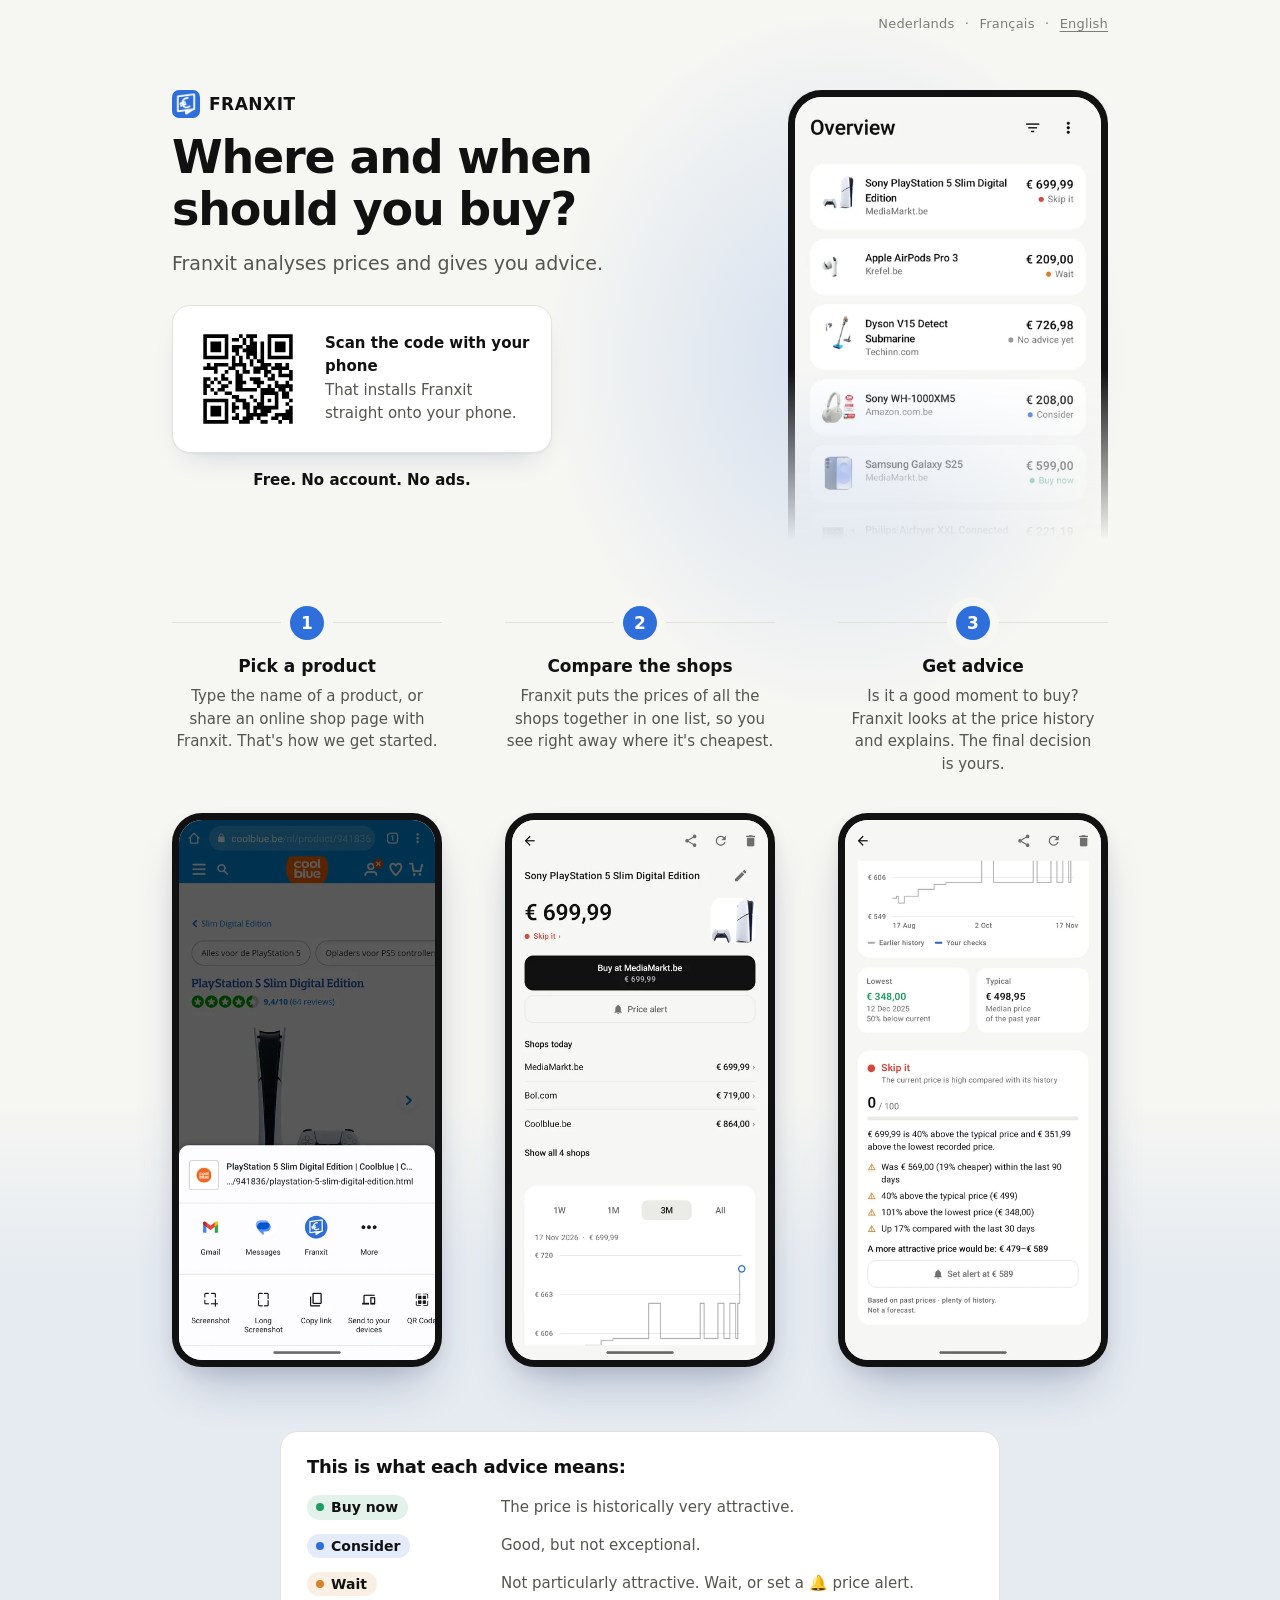
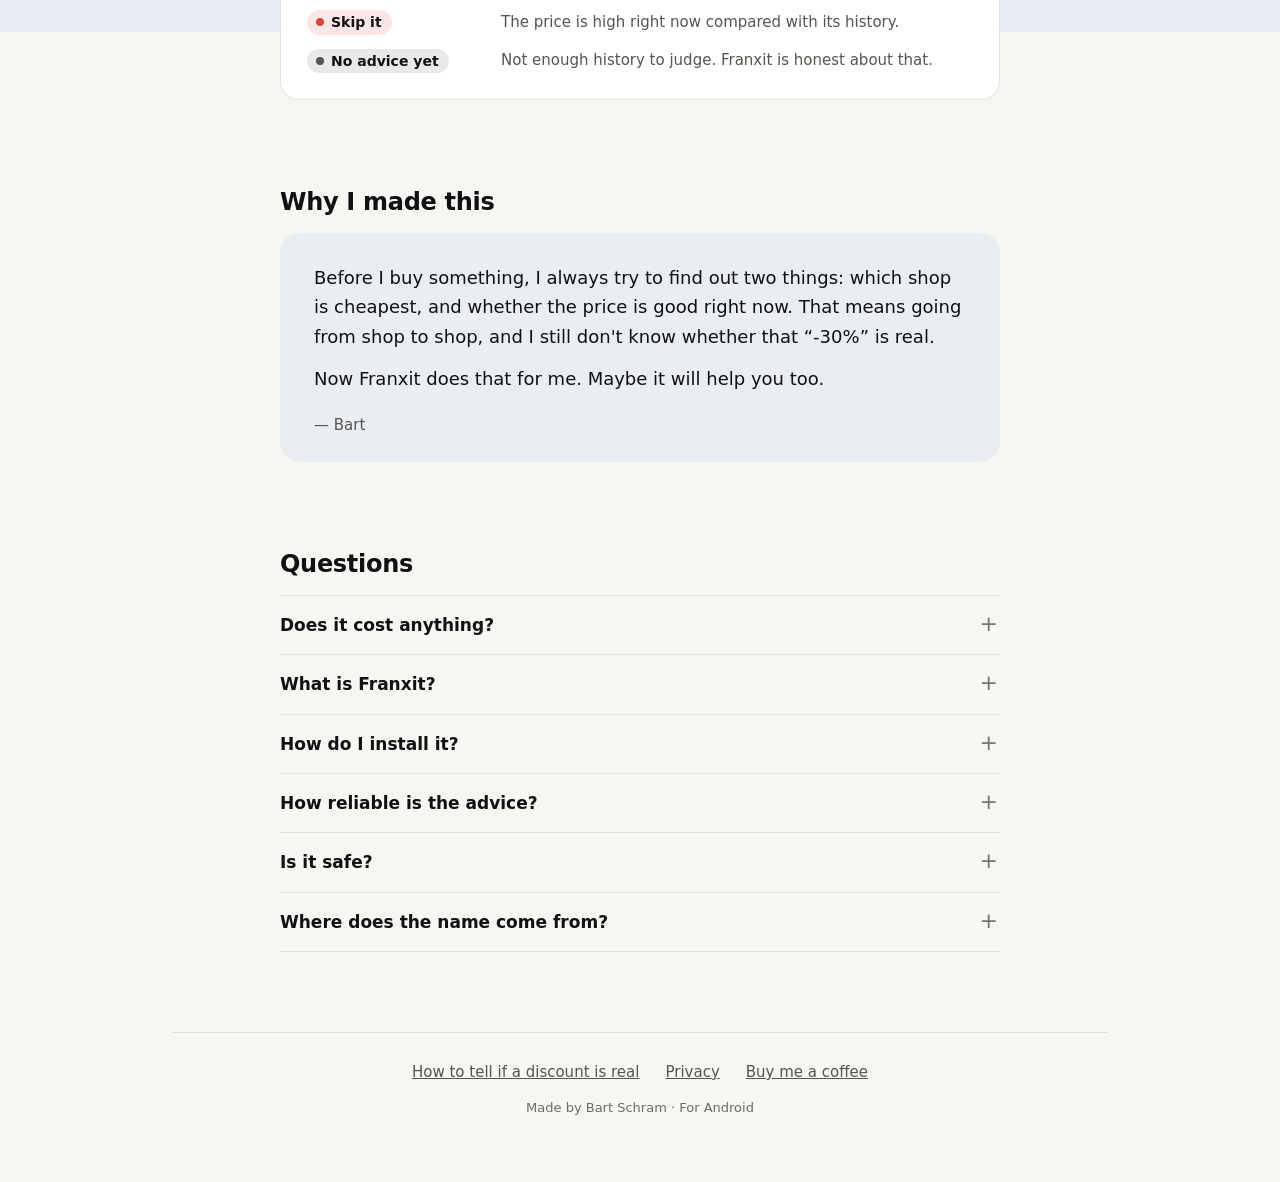
==== en/index.html @ c99025d2 "Footer: a quiet 'Buy me a coffee' link (nl/fr/en) Co-Authored-By: Claude Sonnet 5.5 <noreply@anthrop" ====
<!doctype html>
<html lang="en">
<head>
<meta charset="utf-8">
<meta name="viewport" content="width=device-width, initial-scale=1">
<title>Franxit – free Android app: where and when to buy?</title>
<meta name="description" content="Franxit analyses prices and gives you advice: where it's cheapest and whether now is the right moment. Free, for Android.">
<meta name="theme-color" content="#2f6fdb">
<meta property="og:type" content="website">
<meta property="og:url" content="https://franxit.be/en/">
<meta property="og:locale" content="en_GB">
<meta property="og:title" content="Franxit: where and when to buy?">
<meta property="og:description" content="Franxit analyses prices and gives you advice: where it's cheapest and whether now is the right moment. Free, for Android.">
<meta property="og:image" content="https://franxit.be/preview-en.png?v=3">
<meta property="og:image:width" content="1200">
<meta property="og:image:height" content="630">
<meta property="og:site_name" content="Franxit">
<meta property="og:image:alt" content="Franxit: where and when to buy?">
<meta name="twitter:card" content="summary_large_image">
<meta name="twitter:title" content="Franxit: where and when to buy?">
<meta name="twitter:description" content="Franxit analyses prices and gives you advice: where it's cheapest and whether now is the right moment. Free, for Android.">
<meta name="twitter:image" content="https://franxit.be/preview-en.png?v=3">
<link rel="canonical" href="https://franxit.be/en/">
<meta name="robots" content="index,follow,max-snippet:-1,max-image-preview:large,max-video-preview:-1">
<script type="application/ld+json">{"@context": "https://schema.org", "@type": "SoftwareApplication", "name": "Franxit", "url": "https://franxit.be/en/", "inLanguage": "en", "applicationCategory": "ShoppingApplication", "operatingSystem": "Android 8.0 or newer", "description": "Franxit analyses prices and gives you advice: where it's cheapest and whether now is the right moment. Free, for Android.", "image": "https://franxit.be/icon.png", "downloadUrl": "https://github.com/BartSchram93/franxit-download/releases/latest/download/franxit.apk", "offers": {"@type": "Offer", "price": "0", "priceCurrency": "EUR"}, "screenshot": ["https://franxit.be/screens/share.webp", "https://franxit.be/screens/en/overview.webp", "https://franxit.be/screens/en/advice.webp", "https://franxit.be/screens/en/details.webp"], "featureList": ["Pick a product", "Compare the shops", "Get advice", "Keep track"], "dateModified": "2026-11-18"}</script>
<script type="application/ld+json">{"@context": "https://schema.org", "@type": "WebSite", "name": "Franxit", "url": "https://franxit.be/", "inLanguage": "en"}</script>
<script type="application/ld+json">{"@context": "https://schema.org", "@type": "FAQPage", "inLanguage": "en", "mainEntity": [{"@type": "Question", "name": "Does it cost anything?", "acceptedAnswer": {"@type": "Answer", "text": "No. No subscription and no ads. For extra shops through Google Shopping, you make a free account at SerpApi yourself."}}, {"@type": "Question", "name": "What is Franxit?", "acceptedAnswer": {"@type": "Answer", "text": "Franxit is a free Android app for anyone about to buy something. You pick a product. Franxit finds the cheapest shop, checks whether the price is good right now and gives advice, like “buy now” or “wait”. No account and no ads."}}, {"@type": "Question", "name": "How do I install it?", "acceptedAnswer": {"@type": "Answer", "text": "Franxit doesn't work on iPhone yet, only on Android. It isn't on the Play Store, so Android asks for permission first. 1. Tap the download button. Does your browser warn you? Choose Download anyway. 2. Open franxit.apk. Android asks for permission. Tap Settings, switch it on and go back. 3. Tap Install. Does Play Protect warn you? Choose More details, then Install anyway."}}, {"@type": "Question", "name": "How reliable is the advice?", "acceptedAnswer": {"@type": "Answer", "text": "As reliable as the price history. If a product has too little history, Franxit says “No advice yet” instead of guessing. The advice rests on what has already happened, not on a prediction."}}, {"@type": "Question", "name": "Is it safe?", "acceptedAnswer": {"@type": "Answer", "text": "Franxit only asks for internet access and notifications. There's no account and your products stay on your phone. Franxit measures anonymously how the app is used, never which products you follow. The full story is here.The warning when installing appears because the app isn't on the Play Store."}}, {"@type": "Question", "name": "Where does the name come from?", "acceptedAnswer": {"@type": "Answer", "text": "From the Belgian franc and the English “sit”. Sitting on your money until it's worth it."}}]}</script>
<link rel="alternate" hreflang="nl" href="https://franxit.be/">
<link rel="alternate" hreflang="fr" href="https://franxit.be/fr/">
<link rel="alternate" hreflang="en" href="https://franxit.be/en/">
<link rel="alternate" hreflang="x-default" href="https://franxit.be/">
<link rel="icon" href="/favicon.ico" sizes="48x48">
<link rel="icon" type="image/png" href="../icon.png" sizes="256x256">
<link rel="apple-touch-icon" href="../icon.png">
<script>(function(){var u=navigator.userAgent||"",d=document.documentElement;d.className=/iPhone|iPad|iPod/.test(u)||(/Macintosh/.test(u)&&navigator.maxTouchPoints>1)?"ios":/Android/.test(u)?"android":"desktop";})();</script>
<style>
  :root {
    --bg: #f6f6f3; --card: #ffffff; --ink: #111111; --muted: #5d5d58; --line: #e2e2dc;
    --blue: #2f6fdb; --on-blue: #ffffff; --green: #1f9d61; --orange: #d9822b; --red: #d9483b;
    --track: #e6e6e0;
  }
  @media (prefers-color-scheme: dark) {
    :root { --bg: #0f0f10; --card: #1a1a1c; --ink: #f2f2ee; --muted: #a2a29c; --line: #2c2c2f; --track: #2e2e31; }
  }
  * { box-sizing: border-box; }
  /* No lonely words at the end of a line: short texts are balanced, longer ones kept even. */
  h1, h2, .lead, .sub, .note, .calm, .source, figcaption, .feature strong, .advice .what, summary { text-wrap: balance; }
  p, li, .feature p, details p, .advice p { text-wrap: pretty; }
  html { scroll-behavior: smooth; }
  body { margin: 0; background: var(--bg); color: var(--ink); font: 17px/1.55 system-ui, -apple-system, "Segoe UI", Roboto, sans-serif; }
  main { max-width: 1200px; margin: 0 auto; padding: 0 22px 64px; }
  .narrow { max-width: none; }
  a { color: var(--blue); }

  .hero { padding: 36px 0 8px; text-align: center; }
  .hero-shot { margin: 34px auto 0; width: 230px; height: 300px; overflow: hidden; -webkit-mask-image: linear-gradient(#000 70%, transparent); mask-image: linear-gradient(#000 70%, transparent); }
  .hero-shot img { display: block; width: 100%; height: auto; border: 7px solid #111; border-radius: 34px; box-shadow: 0 8px 24px rgba(0,0,0,.14); background: var(--card); }
  @media (min-width: 900px) {
    .hero { display: grid; grid-template-columns: 1fr 340px; gap: 96px; align-items: center; text-align: left; padding: 40px 0 0; }
    .hero-shot { margin: 0; width: 380px; height: 590px; overflow: hidden; -webkit-mask-image: linear-gradient(#000 80%, transparent); mask-image: linear-gradient(#000 80%, transparent); }
    .hero .lead { margin-left: 0; }
    h1 { font-size: 56px; }
    .lead { font-size: 21px; }
    h2 { margin-top: 96px; font-size: 28px; }
    .desktop .qr { max-width: 520px; }
    .qr img { width: 160px; height: 160px; }
    .hero .calm, .hero .source { max-width: 520px; }
    .desktop .copy { display: block; width: 100%; max-width: 440px; text-align: center; }
    .desktop .qr, .calm, .source { margin-left: 0; margin-right: 0; text-align: left; }
    .desktop .hero .qr { margin: 0 0 14px; }
    .hero .calm, .hero .source { margin-left: 0; margin-right: 0; max-width: 440px; text-align: center; }
  }
  .logo { width: 84px; height: 84px; border-radius: 21px; display: block; margin: 0 auto 18px; box-shadow: 0 6px 20px rgba(47,111,219,.28); }
  .brand { display: flex; align-items: center; justify-content: center; gap: 9px; font-weight: 700; letter-spacing: .5px; color: var(--ink); margin: 0 0 14px; }
  .brand img { width: 28px; height: 28px; border-radius: 7px; }
  @media (min-width: 900px) { .brand { justify-content: flex-start; } }
  h1 { font-size: 36px; line-height: 1.12; margin: 0 0 14px; letter-spacing: -0.6px; }
  .lead { color: var(--muted); font-size: 19px; margin: 0 auto 26px; max-width: 540px; }
  .get { display: block; max-width: 440px; margin: 0 auto; text-align: left; text-decoration: none; color: var(--ink); background: var(--card); border: 1px solid var(--line); border-radius: 18px; padding: 16px; }
  .get-top { display: flex; align-items: center; gap: 14px; }
  .get-icon { width: 52px; height: 52px; border-radius: 13px; flex: none; }
  .get-text strong { display: block; font-size: 18px; line-height: 1.25; }
  .get-text small { display: block; color: var(--muted); font-size: 14px; line-height: 1.4; margin-top: 3px; }
  .get-text small span { display: block; white-space: nowrap; }
  .get-text small #meta:empty, .get-text small #meta:not(.on) { display: none; }
  .get-go { display: block; margin-top: 14px; text-align: center; background: var(--blue); color: var(--on-blue); font-weight: 600; font-size: 17px; padding: 12px; border-radius: 12px; }
  .get:hover .get-go { filter: brightness(1.06); }
  .source { color: var(--muted); font-size: 14px; text-align: center; margin: 6px auto 0; max-width: 440px; }
  .version { color: var(--muted); font-size: 14px; text-align: center; margin: 10px 0 0; min-height: 1.4em; }
  .calm { color: var(--ink); font-size: 15px; font-weight: 600; text-align: center; margin: 16px auto 0; max-width: 420px; }

  .ios-note, .qr { display: none; }
  .ios .ios-note { display: block; max-width: 440px; margin: 0 auto 14px; background: var(--card); border: 1px solid var(--line); border-radius: 14px; padding: 12px 16px; font-size: 15px; color: var(--muted); text-align: left; }
  .ios .get, .ios .source { display: none; }
  .desktop .qr { display: flex; align-items: center; gap: 16px; max-width: 440px; margin: 0 auto 14px; text-align: left; color: var(--muted); font-size: 15px; background: var(--card); border: 1px solid var(--line); border-radius: 18px; padding: 14px 16px; }
  .qr strong { color: var(--ink); }
  .qr img { width: 124px; height: 124px; flex: none; background: #fff; image-rendering: pixelated; }
.steps { list-style: none; padding: 0; margin: 20px 0 0; display: grid; gap: 20px; counter-reset: s; }
  .steps li { counter-increment: s; display: grid; grid-template-columns: 34px 1fr; gap: 14px; align-items: start; margin: 0; }
  .steps li::before { content: counter(s); width: 34px; height: 34px; border-radius: 50%; background: var(--blue); color: var(--on-blue); font-weight: 700; display: grid; place-items: center; }
  @media (min-width: 900px) { .steps { grid-template-columns: repeat(3, 1fr); gap: 32px; } .steps li { grid-template-columns: 1fr; gap: 12px; align-content: start; } }
    .steps strong { display: block; }
  a:focus-visible, summary:focus-visible { outline: 3px solid var(--blue); outline-offset: 3px; border-radius: 6px; }
  .steps span { color: var(--muted); font-size: 15px; }
  .dl2 { display: block; max-width: 440px; margin: 16px auto 0; text-align: center; background: var(--blue); color: var(--on-blue); font-weight: 600; padding: 12px; border-radius: 12px; text-decoration: none; }
  .ios .dl2, .desktop .dl2, .desktop .get, .desktop .source { display: none; }
  .share { display: inline-block; margin-top: 10px; }

  h2 { font-size: 24px; line-height: 1.2; margin: 64px 0 8px; letter-spacing: -0.3px; }
  .sub { color: var(--muted); margin: 0 0 20px; }
  .note { color: var(--muted); font-size: 14px; margin: 12px 0 0; }

  /* The advice card, as the app shows it */
  .advice { background: var(--card); border: 1px solid var(--line); border-radius: 20px; padding: 18px 20px; }
  .advice .head { display: flex; align-items: flex-start; gap: 10px; }
  .advice .dot { flex: none; width: 10px; height: 10px; border-radius: 50%; background: var(--green); margin-top: 9px; }
  .advice .title { font-size: 21px; font-weight: 600; color: var(--green); line-height: 1.3; }
  .advice .what { color: var(--muted); font-size: 14px; margin-top: 1px; }
  .bar { margin: 14px 0 12px; height: 8px; border-radius: 6px; background: var(--track); overflow: hidden; }
  .bar span { display: block; height: 100%; width: 82%; background: var(--green); border-radius: 6px; }
  .advice p { margin: 0 0 10px; font-size: 16px; }
  .reasons { list-style: none; padding: 0; margin: 0 0 12px; }
  .reasons li { position: relative; padding-left: 22px; margin: 0 0 6px; font-size: 15px; }
  .reasons li::before { content: "+"; position: absolute; left: 4px; top: 0; font-weight: 700; color: var(--green); }
  .advice .foot { color: var(--muted); font-size: 13px; margin: 0; }

  .shots { display: flex; gap: 14px; overflow-x: auto; scroll-snap-type: x mandatory; margin: 0 -22px; padding: 4px 22px 14px; scrollbar-width: none; }
  .shots::-webkit-scrollbar { display: none; }
  .phone { flex: 0 0 70%; scroll-snap-align: center; margin: 0; text-align: center; }
  .phone img { display: block; width: 100%; height: auto; border: 7px solid #111; border-radius: 30px; box-shadow: 0 8px 24px rgba(0,0,0,.14); background: var(--card); }
  .phone figcaption { color: var(--muted); font-size: 14px; margin-top: 10px; }
  .dots { display: flex; justify-content: center; gap: 7px; margin: 2px 0 0; }
  .dots span { width: 7px; height: 7px; border-radius: 50%; background: var(--line); }
  .dots span.on { background: var(--ink); }
  /* Tablet or a narrow window: two by two, nothing to scroll. On a computer all four in a row. */
  @media (min-width: 900px) { .shots { display: grid; grid-template-columns: 1fr 1fr; gap: 24px; overflow: visible; margin: 0; padding: 4px 0 14px; } .phone { flex: none; } .dots { display: none; } }
  @media (min-width: 900px) { .shots { grid-template-columns: repeat(3, minmax(0, 330px)); justify-content: space-between; } .phone { max-width: 330px; } }
    /* The advice names: the label with its dot, and its explanation under it. The same on every screen and in every language. */
  /* The five advice names as coloured labels, each with its explanation. The same on every screen and language. */
  .advice-h { margin: 36px 0 14px; font-weight: 700; font-size: 17px; }
  .legend { list-style: none; padding: 0; margin: 0; display: grid; gap: 12px; }
  .legend li { display: grid; grid-template-columns: 1fr; gap: 3px; margin: 0; font-size: 15px; line-height: 1.45; }
  .legend strong { justify-self: start; display: inline-flex; align-items: center; gap: 7px; padding: 2px 10px 2px 9px; border-radius: 999px; font-size: 14px; font-weight: 600; background: color-mix(in srgb, var(--c) 13%, transparent); }
  .legend i { flex: none; width: 8px; height: 8px; border-radius: 50%; background: var(--c); }
  .legend span { color: var(--muted); }
  @media (min-width: 900px) { .legend li { grid-template-columns: 170px 1fr; gap: 16px; align-items: center; } }

    .features { display: grid; gap: 28px 40px; grid-template-columns: 1fr; padding: 0; margin: 0; list-style: none; }
  @media (min-width: 560px) { .features { grid-template-columns: 1fr 1fr; } }
  @media (min-width: 900px) { .features { grid-template-columns: repeat(4, 1fr); } }
  .feature { margin: 0; padding-top: 14px; border-top: 1px solid var(--line); }
  .feature strong { display: block; font-size: 17px; margin-bottom: 4px; text-wrap: wrap; }
  .feature p { margin: 0; color: var(--muted); font-size: 15px; }

  /* The story: plain text, no panel. */
  .story p { font-size: 17px; line-height: 1.65; margin: 0 0 12px; }
  @media (min-width: 900px) { .story p { font-size: 18px; } }
  .signature { color: var(--muted); font-size: 15px !important; margin: 16px 0 0 !important; }
  .signature::before { content: "— "; }

    .card { background: var(--card); border: 1px solid var(--line); border-radius: 18px; padding: 18px 20px; }
  .card p { margin: 0 0 10px; } .card p:last-child { margin: 0; }
  ol { padding-left: 22px; margin: 0; } li { margin: 0 0 10px; }
  .small { color: var(--muted); font-size: 15px; }

  details { border-top: 1px solid var(--line); padding: 0; margin: 0; }
  details:last-of-type { border-bottom: 1px solid var(--line); }
  summary { cursor: pointer; font-weight: 600; padding: 16px 0; list-style: none; position: relative; padding-right: 28px; }
  summary::-webkit-details-marker { display: none; }
  summary::after { content: "+"; position: absolute; right: 2px; top: 11px; font-size: 22px; font-weight: 400; color: var(--muted); }
  details[open] summary::after { content: "–"; }
  details p { margin: 0 0 14px; color: var(--muted); }

  footer { margin-top: 56px; color: var(--muted); font-size: 14px; text-align: center; }
  footer p { margin: 0 0 6px; }
  footer a { color: var(--muted); }

  /* The language choice: there for whoever looks for it, not competing with the page. */
  .langs { text-align: right; font-size: 13px; padding-top: 6px; color: var(--muted); opacity: .75; letter-spacing: .2px; }
  .langs { margin-right: -6px; }
  .langs a { color: var(--muted); text-decoration: none; display: inline-block; padding: 8px 6px; }
  .langs a:hover { text-decoration: underline; opacity: 1; }
  .langs b { color: var(--muted); font-weight: 500; display: inline-block; padding: 8px 6px; text-decoration: underline; text-underline-offset: 3px; }

  /* On a computer the whole width is used: the blocks sit side by side instead of in one narrow column. */
  @media (min-width: 900px) {
    .legend { grid-template-columns: repeat(5, 1fr); gap: 28px; }
    .legend li { grid-template-columns: 1fr; gap: 8px; align-items: start; align-content: start; }
    .story { display: grid; grid-template-columns: 1.5fr 1fr; column-gap: 64px; padding: 34px 40px 30px 36px; }
    .story::before { left: 32px; }
    .story p { margin: 0; }
    .story p:first-of-type { grid-row: 1 / span 2; }
    .story p:nth-of-type(2) { padding-top: 14px; align-self: start; font-size: 22px; line-height: 1.5; }
    .story .signature { align-self: end; margin: 0 !important; }
    .install { padding: 26px 32px; }
    .install ol { display: grid; grid-template-columns: repeat(3, 1fr); gap: 36px; list-style: none; padding: 0; counter-reset: i; }
    .install ol li { counter-increment: i; margin: 0; }
    .install ol li::before { content: counter(i); display: grid; place-items: center; width: 30px; height: 30px; border-radius: 50%; background: var(--blue); color: var(--on-blue); font-weight: 700; margin-bottom: 10px; }
    .install .small { margin-top: 22px !important; }
    .faq { display: grid; grid-template-columns: 1fr 1fr; column-gap: 56px; align-items: start; }
    .faq details:last-of-type { border-bottom: 0; }
    .faq details:nth-last-of-type(-n+2) { border-bottom: 1px solid var(--line); }
  }

  @media (min-width: 900px) { footer { margin-top: 80px; padding-top: 28px; border-top: 1px solid var(--line); } }

  /* Each screen has its step on top. */
  .step { display: grid; grid-template-columns: 34px 1fr; gap: 14px; align-items: start; text-align: left; margin-bottom: 18px; }
  .step b { width: 34px; height: 34px; border-radius: 50%; background: var(--blue); color: var(--on-blue); display: grid; place-items: center; }
  .step strong { display: block; }
  .step span { color: var(--muted); font-size: 15px; display: block; }
  .phone figcaption { display: none; }
  .minor { font-size: 20px; }
  .copy, .closing { display: none; }
  .copy { font: inherit; font-size: 14px; color: var(--muted); background: none; border: 0; padding: 8px 0 0; cursor: pointer; text-decoration: underline; text-underline-offset: 3px; }
  .desktop .copy { display: inline-block; }
  .desktop .closing { display: block; }
  .closing { margin: 96px 0 0; padding: 44px 24px; border-radius: 24px; text-align: center; background: color-mix(in srgb, var(--blue) 9%, var(--bg)); }
  .closing h2 { margin: 0 0 22px; }
  .closing-qr { display: inline-flex; align-items: center; gap: 22px; text-align: left; color: var(--muted); font-size: 15px; background: var(--card); border: 1px solid var(--line); border-radius: 18px; padding: 16px 22px; }
  .closing-qr strong { color: var(--ink); }
  .closing-qr img { width: 140px; height: 140px; image-rendering: pixelated; background: #fff; }
  @media (min-width: 900px) {
    .hero { grid-template-columns: minmax(0, 1fr) 380px; gap: 64px; }
    .hero-shot { position: relative; }
    .step { min-height: 92px; }
    .minor { margin-top: 80px; }
  }

  @media (min-width: 900px) { .desktop .hero .qr { max-width: 440px; } .desktop .hero .qr img { width: 150px; height: 150px; flex: none; } }

  .story { padding: 0; }
  @media (min-width: 900px) {
    .story { display: block; max-width: 760px; }
    .story p, .story p:nth-of-type(2) { font-size: 18px; line-height: 1.65; padding: 0; margin: 0 0 12px; grid-row: auto; }
  }
  details p { margin: 0 0 12px; }
  .install-steps { margin: 0 0 12px; padding-left: 22px; color: var(--muted); }
  .install-steps li { margin: 0 0 8px; }
  .install-steps strong { color: var(--ink); }

  /* Phone: the cards line up on the left margin, only the next one peeks in (faded), nothing is cut off on the left. */
  @media (max-width: 899px) {
    .shots { gap: 24px; scroll-padding-left: 22px; -webkit-mask-image: linear-gradient(to right, #000 86%, transparent); mask-image: linear-gradient(to right, #000 86%, transparent); }
    .shots.end { -webkit-mask-image: none; mask-image: none; }
    .phone { flex: 0 0 76%; scroll-snap-align: start; }
  }

  /* Every step text box is as tall as the tallest one, so the screens below start on the same line. */
  .phone { display: flex; flex-direction: column; }
  .step { flex: 1 1 auto; align-content: start; }
  .phone img { flex: none; }

  /* The overview: in the carousel as the last card on phones and tablets, big in the hero on a computer. */
  .step.plain { grid-template-columns: 1fr; }
  @media (max-width: 899px) { .hero-shot { display: none; } }
  @media (min-width: 900px) { .phone.extra { display: none; } }

  .wide .shots { margin-top: 56px; }
  @media (min-width: 900px) { .wide .shots { margin-top: 72px; } }

  /* The step text sits under its screen. */
  .step { margin: 18px 0 0; flex: none; }
  .phone img { order: 0; }

  /* Finishing touches */
  :root { --muted: #55554f; }
  @media (prefers-color-scheme: dark) { :root { --muted: #a8a8a2; } }
  .advice-h { margin-top: 48px; font-size: 18px; }
  @media (min-width: 900px) {
    .step span, .legend span, details p, .install-steps { font-size: 16px; }
    .legend li { font-size: 16px; }
    .advice-h { margin-top: 72px; }
    .hero-copy { padding-bottom: 28px; }
    .story { columns: 2; column-gap: 56px; max-width: none; display: block; }
    .story p { break-inside: avoid; }
    .story .signature { column-span: all; margin-top: 8px !important; }
    footer { display: flex; flex-wrap: wrap; justify-content: center; gap: 0; }
    footer p { margin: 0; }
    footer p + p::before { content: "·"; margin: 0 12px; }
  }
  @media (min-width: 900px) {
    footer .share { margin-top: 0; }
    .story p:nth-of-type(2) { font-size: 22px; line-height: 1.5; }
  }

  /* Polish: depth, a soft glow behind the hero phone, and phones that still show up in dark mode. */
  :root { color-scheme: light dark; }
  ::selection { background: color-mix(in srgb, var(--blue) 25%, transparent); }
  .hero { position: relative; }
  .phone img, .hero-shot img { box-shadow: 0 28px 50px -18px rgba(22, 44, 96, .30), 0 6px 16px rgba(0, 0, 0, .07); }
  .qr, .get, .ios .ios-note { box-shadow: 0 1px 2px rgba(0, 0, 0, .04), 0 14px 30px -18px rgba(22, 44, 96, .25); }
  .step b { box-shadow: 0 0 0 5px color-mix(in srgb, var(--blue) 14%, transparent); }
  @media (min-width: 900px) {
    .hero::before { content: ""; position: absolute; right: -20px; top: -30px; width: 580px; height: 700px; z-index: -1; pointer-events: none;
      background: radial-gradient(closest-side, color-mix(in srgb, var(--blue) 17%, transparent), transparent); }
    h1 { letter-spacing: -1.2px; }
    .hero-shot { -webkit-mask-image: linear-gradient(#000 62%, transparent); mask-image: linear-gradient(#000 62%, transparent); }
  }
  @media (prefers-color-scheme: dark) {
    .phone img, .hero-shot img { border-color: #3a3a40; box-shadow: 0 28px 50px -18px rgba(0, 0, 0, .8), 0 0 0 1px #4a4a52; }
    .qr, .get { box-shadow: none; }
  }
  .qr img { border-radius: 10px; }

  /* Dark mode: no grey fade on the hero phone, a clean rounded cut instead. */
  @media (prefers-color-scheme: dark) and (min-width: 900px) {
    .hero-shot { -webkit-mask-image: none; mask-image: none; border-radius: 36px; box-shadow: 0 0 0 1px #4a4a52, 0 28px 50px -18px rgba(0,0,0,.8); }
    .hero-shot img { box-shadow: none; border-bottom: 0; border-radius: 36px 36px 0 0; }
  }
  @media (min-width: 900px) { .story p:nth-of-type(2) { font-size: 18px; line-height: 1.65; } }
  .step { margin-top: 34px; }

  /* Steps: above their screen on tablet and computer; on a phone one shared caption under the carousel follows the screen in view. */
  .step { margin: 0 0 24px; flex: 1 1 auto; }
  .live { display: none; }
  @media (max-width: 899px) {
    .phone .step { display: none; }
    .phone { flex: 0 0 66%; }
    .live { display: block; margin-top: 18px; min-height: 96px; }
    .live .live-step { display: none; margin: 0; }
    .live .live-step.on { display: grid; }
  }
  @media (max-width: 899px) { .shots { padding-bottom: 36px; margin-bottom: -22px; } }

  @media (max-width: 899px) { .live { min-height: 128px; } }
  @media (max-width: 899px) { .dots { margin-top: 18px; } }
  /* Phone: the chosen screen snaps to the middle, a sliver of its neighbours on both sides. */
  @media (max-width: 899px) {
    .shots { padding-left: 17vw; padding-right: 17vw; scroll-padding: 0; gap: 20px;
      -webkit-mask-image: linear-gradient(to right, transparent, #000 9%, #000 91%, transparent); mask-image: linear-gradient(to right, transparent, #000 9%, #000 91%, transparent); }
    .shots.end { -webkit-mask-image: linear-gradient(to right, transparent, #000 9%, #000 91%, transparent); mask-image: linear-gradient(to right, transparent, #000 9%, #000 91%, transparent); }
    .phone { flex: 0 0 66vw; scroll-snap-align: center; }
  }
  /* Phone: tighter rhythm between the blocks, and the shared caption is only as tall as its longest step. */
  @media (max-width: 899px) {
    .live { display: grid; min-height: 0; margin-top: 10px; }
    .live .live-step, .live .live-step.on { display: grid; grid-area: 1 / 1; visibility: hidden; }
    .live .live-step.on { visibility: visible; }
    .wide .shots { margin-top: 36px; }
    .advice-h { margin-top: 36px; }
    h2 { margin-top: 44px; }
    .dots { margin-top: 14px; }
    footer { margin-top: 40px; }
  }

  /* Desktop: a narrower, centred column. The FAQ, story and legend stack instead of sitting side by side. */
  @media (min-width: 900px) {
    main { max-width: 980px; }
    .hero { grid-template-columns: minmax(0, 1fr) 320px; gap: 56px; }
    .hero-shot { width: 320px; height: 500px; }
    h1 { font-size: 46px; }
    .shots { grid-template-columns: repeat(3, minmax(0, 270px)); }
    .phone { max-width: 270px; }
    .narrow { max-width: 720px; margin-left: auto; margin-right: auto; }
    .legend { grid-template-columns: 1fr; gap: 14px; max-width: 720px; margin-left: auto; margin-right: auto; }
    .advice-h { max-width: 720px; margin-left: auto; margin-right: auto; }
    .legend li { grid-template-columns: 190px 1fr; gap: 18px; align-items: center; }
    .story { columns: 1; max-width: none; }
    .story p, .story p:nth-of-type(2) { font-size: 18px; }
    .faq { grid-template-columns: 1fr; }
    .faq details:nth-last-of-type(-n+2) { border-bottom: 0; }
    .faq details:last-of-type { border-bottom: 1px solid var(--line); }
  }

  .sr-only { position: absolute; width: 1px; height: 1px; margin: -1px; padding: 0; overflow: hidden; clip: rect(0 0 0 0); white-space: nowrap; border: 0; }

  /* Desktop and tablet: each step is anchored to its screen, same width, with a thin rule on top; less air above. */
  @media (min-width: 900px) {
    .phone .step { width: 100%; padding-top: 16px; border-top: 1px solid var(--line); margin-bottom: 20px; align-content: start; }
    .step b { box-shadow: none; }
    .wide .shots { margin-top: 48px; }
  }

  /* Footer: the links on one line, the small print under it. */
  footer, footer p { display: block; }
  footer .foot-links { display: flex; flex-wrap: wrap; justify-content: center; gap: 8px 26px; margin: 0 0 14px; font-size: 15px; }
  footer .foot-links a { margin: 0; white-space: nowrap; }
  footer .foot-meta { margin: 0; font-size: 13px; opacity: .85; }
  footer p + p::before { content: none; }
  @media (max-width: 899px) { footer .foot-links { flex-direction: column; align-items: center; gap: 10px; } }

  @media (max-width: 899px) { .dots { margin-top: 4px; } .live { margin-top: 28px; } }
  @media (max-width: 899px) { .shots { padding-bottom: 72px; margin-bottom: -58px; } }

  /* Last refinements: fewer questions, the legend as a quiet card on desktop, the story as a soft panel, the date on its own line. */
  .story { background: color-mix(in srgb, var(--blue) 6%, var(--bg)); border-radius: 20px; padding: 24px 24px 18px; }
  .story p:last-child { margin-bottom: 0; }
  #updated { display: block; margin-top: 4px; }
  @media (min-width: 900px) {
    .legend-card { max-width: none; margin: 72px 0 0; background: var(--card); border: 1px solid var(--line); border-radius: 18px; padding: 26px 30px 28px; }
    .legend-card .advice-h { margin: 0 0 18px; max-width: none; }
    .legend-card .legend { max-width: none; margin: 0; }
    .hero-shot { height: 450px; }
    .story { padding: 30px 34px 24px; }
  }

  /* Phone: label on the left, explanation on the right, so the list is about half as tall. */
  @media (max-width: 899px) {
    .legend { gap: 16px; }
    .legend li { grid-template-columns: 42% 1fr; gap: 14px; align-items: start; font-size: 15px; line-height: 1.45; }
    .legend strong { white-space: normal; align-items: center; }
    .legend span { padding-top: 2px; }
  }
  @media (max-width: 899px) { .legend li { grid-template-columns: 40% 1fr; gap: 12px; } .legend strong { border-radius: 16px; padding: 4px 11px 4px 10px; } }
  /* Phone, second attempt: a plain coloured dot and bold label, the explanation right under it; no pills, tight rhythm. */
  @media (max-width: 899px) {
    .legend { gap: 14px; }
    .legend li { grid-template-columns: 1fr; gap: 1px; font-size: 15px; line-height: 1.45; }
    .legend strong { background: none; border-radius: 0; padding: 0; gap: 9px; font-size: 16px; display: flex; justify-self: start; }
    .legend i { width: 9px; height: 9px; }
    .legend span { padding: 0 0 0 18px; }
  }

  /* Phone: the phone is sized to the available height so it and its caption fit together (see the nudge in the page script). */
  @media (max-width: 899px) {
    .shots { --pw: min(66vw, 360px, calc((100svh - 190px) / 2.05)); padding-left: calc((100vw - var(--pw)) / 2); padding-right: calc((100vw - var(--pw)) / 2); }
    .phone { flex: 0 0 var(--pw); }
  }

  /* Desktop refinements: hero text and phone share their top edge, even spacing before the legend, one-line footer, the money question first. */
  @media (min-width: 900px) {
    .hero { align-items: start; }
    .hero-copy { padding-bottom: 0; }
    .legend-card { margin-top: 48px; }
    footer .foot-meta #updated { display: inline; margin: 0; }
    footer .foot-meta #updated:not(:empty)::before { content: " · "; }
  }

  .ios-note .ios-b { display: block; margin-top: 6px; }

  /* Desktop legend: every row is as tall as the tallest, so the labels sit at an even distance. */
  @media (min-width: 900px) {
    .legend-card .legend { gap: 14px; }
    .legend-card .legend li { grid-template-columns: 190px 1fr; }
    .legend-card .legend li { align-items: center; align-content: center; }
  }

  /* Desktop polish: no lone words on the last line of a step, a hover cue on the questions, a slightly higher start, equal section headings. */
  @media (min-width: 900px) {
    .step span { text-wrap: pretty; }
    summary::after { right: 2px; color: var(--ink); opacity: .55; }
    summary:hover { color: var(--blue); }
    summary:hover::after { opacity: 1; }
    details[open] summary::after { opacity: 1; }
    .hero { padding-top: 22px; }
    .wide .shots { margin-top: 40px; }
    h2, .minor { font-size: 24px; margin-top: 88px; margin-bottom: 16px; }
  }

  /* Desktop: number and title on one line, the text under them over the full column width, so it stays short (three lines). */
  @media (min-width: 900px) {
    .phone .step > div { display: contents; }
    .phone .step { grid-template-columns: 34px 1fr; column-gap: 14px; row-gap: 8px; align-items: center; }
    .phone .step strong { grid-column: 2; align-self: center; }
    .phone .step span { grid-column: 1 / -1; }
    .phone .step { min-height: 0; }
  }
  @media (min-width: 900px) { .phone .step span { font-size: 15px; line-height: 1.5; } }

  /* Desktop, final: the number sits centred on the thin line above each step, title and text centred under it. */
  @media (min-width: 900px) {
    .phone .step { display: block; position: relative; text-align: center; padding-top: 30px; }
    .phone .step > div { display: block; }
    .phone .step b { position: absolute; top: -17px; left: 50%; transform: translateX(-50%); box-shadow: 0 0 0 9px var(--bg); }
    .phone .step strong { display: block; margin-bottom: 6px; }
    .phone .step span { display: block; max-width: 270px; margin: 0 auto; }
  }
  @media (min-width: 900px) { .wide .shots { margin-top: 68px; } }
  @media (min-width: 900px) { .wide .shots { margin-top: 88px; } }
  @media (min-width: 900px) { .phone .step { margin-bottom: 38px; } }

  /* Desktop: a smaller QR code and a narrower card around it. */
  @media (min-width: 900px) {
    .desktop .hero .qr { max-width: 380px; padding: 14px 20px 14px 16px; gap: 18px; }
    .desktop .hero .qr img { width: 118px; height: 118px; }
    .hero .calm, .hero .source { max-width: 380px; }
  }
  @media (min-width: 900px) { .hero { padding-top: 48px; } }
  @media (min-width: 900px) { .wide .shots { margin-top: 78px; } }

  /* Desktop: the legend card has the same width as the story and the questions under it. */
  @media (min-width: 900px) {
    .legend-card { max-width: 720px; margin-left: auto; margin-right: auto; padding: 24px 26px 26px; }
    .legend-card .legend li { grid-template-columns: 182px 1fr; gap: 12px; }
    .legend-card .legend li span { font-size: 15px; }
  }
  @media (min-width: 900px) { .legend-card { margin-top: 74px; } }

  /* The band: full width, light blue like the story panel; it starts two thirds down the phones and ends three quarters down the legend card. */
  html { overflow-x: clip; }
  .bandwrap { position: relative; isolation: isolate; }
  @media (min-width: 900px) {
    .bandwrap::before { content: ""; position: absolute; z-index: -1; left: 50%; width: 100vw; margin-left: -50vw; top: var(--band-top, 0); height: var(--band-h, 0);
      background: linear-gradient(to bottom, transparent 0, color-mix(in srgb, var(--blue) 8%, var(--bg)) 170px); }
  }
  @media (min-width: 900px) { .legend-card { margin-top: 50px; } }

  /* Phone rhythm: more air between the blocks, a heading sits closer to its own content than to the block above, a bit more room around the buttons. */
  @media (max-width: 899px) {
    h2 { margin-top: 60px; margin-bottom: 14px; }
    .advice-h { margin-top: 46px; margin-bottom: 16px; }
    .hero .lead { margin-bottom: 30px; }
    .calm { margin-top: 18px; }
    .dl2 { margin-top: 30px; }
    footer { margin-top: 44px; }
  }

  /* Footer. Desktop: the small print on one line with dots. Phone: a thin rule, the links side by side, every small-print line a complete sentence. */
  footer .foot-meta span { display: inline; }
  @media (min-width: 900px) {
    footer .foot-meta span + span::before { content: " · "; }
    footer .foot-meta #updated:empty::before { content: none; }
  }
  @media (max-width: 899px) {
    footer { margin-top: 48px; padding-top: 28px; border-top: 1px solid var(--line); }
    footer .foot-links { flex-direction: row; flex-wrap: wrap; justify-content: center; gap: 10px 24px; margin-bottom: 18px; }
    footer .foot-meta span, footer .foot-meta #updated { display: block; margin: 0; line-height: 1.7; }
    footer .foot-meta #updated::before { content: none; }
    main { padding-bottom: 36px; }
  }
  @media (max-width: 899px) { .faq details:last-of-type { border-bottom: 0; } }
</style>
</head>
<body>
<main>

  <nav class="langs" aria-label="Language"><a href="/" hreflang="nl" data-lang="nl">Nederlands</a> · <a href="/fr/" hreflang="fr" data-lang="fr">Français</a> · <b>English</b></nav>

  <section class="hero">
   <div class="hero-copy">
    <p class="brand"><img src="../icon.png" alt="" width="28" height="28">FRANXIT</p>
    <h1>Where and when should you buy?</h1>
    <p class="lead">Franxit analyses prices and gives you advice.</p>
    <p class="ios-note"><span>Franxit unfortunately doesn't work on iPhone yet.</span> <span class="ios-b">Got an Android phone? Go to franxit.be on it to install.</span></p>
    <div class="qr"><img src="../qr.svg" alt="QR code to franxit.be" width="160" height="160"><span><strong>Scan the code with your phone</strong><br>That installs Franxit straight onto your phone.</span></div>
    <a class="get" id="download" href="https://github.com/BartSchram93/franxit-download/releases/latest/download/franxit.apk">
      <span class="get-top">
        <img class="get-icon" src="../icon.png" alt="">
        <span class="get-text"><strong>Franxit for Android</strong><small><span id="meta">Android 8 or newer</span><span>Android 8 or newer</span></small></span>
      </span>
      <span class="get-go">Download</span>
    </a>
    <p class="calm">Free. No account. No ads.</p>
    <p class="source">Android will warn you when installing, because Franxit isn't on the Play Store. <a href="#installeren">Here's how to get past that</a>.</p>
   </div>
   <div class="hero-shot"><img src="../screens/en/overview.webp?v=a24243c1" alt="Franxit overview with products and their advice" width="460" height="969" fetchpriority="high"></div>
  </section>

  <section class="wide">
  <h2 class="sr-only">How it works</h2>

  <div class="bandwrap" id="bandwrap">
  <div class="shots" id="shots">
    <figure class="phone"><div class="step"><b>1</b><div><strong>Pick a product</strong><span>Type the name of a product, or share an online shop page with Franxit. That's how we get started.</span></div></div><img src="../screens/share.webp?v=479d4881" alt="Sharing a shop page with Franxit" width="460" height="969" loading="lazy"></figure>
    <figure class="phone"><div class="step"><b>2</b><div><strong>Compare the shops</strong><span>Franxit puts the prices of all the shops together in one list, so you see right away where it's cheapest.</span></div></div><img src="../screens/en/advice.webp?v=e0182332" alt="Product screen with the cheapest shop" width="460" height="969" loading="lazy"></figure>
    <figure class="phone"><div class="step"><b>3</b><div><strong>Get advice</strong><span>Is it a good moment to buy? Franxit looks at the price history and explains. The final decision is yours.</span></div></div><img src="../screens/en/details.webp?v=ded0316a" alt="Advice with explanation and price history" width="460" height="969" loading="lazy"></figure>
    <figure class="phone extra"><div class="step"><b>4</b><div><strong>Keep track</strong><span>All your products on one screen. Set your maximum price and get notified when it's reached.</span></div></div><img src="../screens/en/overview.webp?v=a24243c1" alt="Franxit overview with products and their advice" width="460" height="969" loading="lazy"></figure>
  </div>
  <div class="dots" id="dots" aria-hidden="true"><span></span><span></span><span></span><span></span></div>
  <div class="live" id="live" aria-live="polite">
    <div class="step live-step on"><b>1</b><div><strong>Pick a product</strong><span>Type the name of a product, or share an online shop page with Franxit. That's how we get started.</span></div></div>
    <div class="step live-step"><b>2</b><div><strong>Compare the shops</strong><span>Franxit puts the prices of all the shops together in one list, so you see right away where it's cheapest.</span></div></div>
    <div class="step live-step"><b>3</b><div><strong>Get advice</strong><span>Is it a good moment to buy? Franxit looks at the price history and explains. The final decision is yours.</span></div></div>
    <div class="step live-step"><b>4</b><div><strong>Keep track</strong><span>All your products on one screen. Set your maximum price and get notified when it's reached.</span></div></div>
  </div>
  <div class="legend-card">
  <h2 class="advice-h">This is what each advice means:</h2>
  <ul class="legend">
    <li><strong style="--c:var(--green)"><i></i>Buy now</strong><span>The price is historically very attractive.</span></li>
    <li><strong style="--c:var(--blue)"><i></i>Consider</strong><span>Good, but not exceptional.</span></li>
    <li><strong style="--c:var(--orange)"><i></i>Wait</strong><span>Not particularly attractive. Wait, or set a 🔔 price alert.</span></li>
    <li><strong style="--c:var(--red)"><i></i>Skip it</strong><span>The price is high right now compared with its history.</span></li>
    <li><strong style="--c:var(--muted)"><i></i>No advice yet</strong><span>Not enough history to judge. Franxit is honest about that.</span></li>
  </ul>
  </div>
  </div>

  </section>

  <section class="narrow">
  <h2>Why I made this</h2>
  <div class="story">
    <p>Before I buy something, I always try to find out two things: which shop is cheapest, and whether the price is good right now. That means going from shop to shop, and I still don't know whether that “-30%” is real.</p>
    <p>Now Franxit does that for me. Maybe it will help you too.</p>
    <p class="signature">Bart</p>
  </div>

  <h2 class="minor">Questions</h2>
  <div class="faq">
  <details>
    <summary>Does it cost anything?</summary>
    <p>No. No subscription and no ads. For extra shops through Google Shopping, you make a free account at SerpApi yourself.</p>
  </details>
  <details>
    <summary>What is Franxit?</summary>
    <p>Franxit is a free Android app for anyone about to buy something. You pick a product. Franxit finds the cheapest shop, checks whether the price is good right now and gives advice, like “buy now” or “wait”. No account and no ads.</p>
  </details>
  <details id="installeren">
    <summary>How do I install it?</summary>
    <p>Franxit doesn't work on iPhone yet, only on Android. It isn't on the Play Store, so Android asks for permission first.</p>
    <ol class="install-steps">
      <li>Tap the download button. Does your browser warn you? Choose <strong>Download anyway</strong>.</li>
      <li>Open <strong>franxit.apk</strong>. Android asks for permission. Tap <strong>Settings</strong>, switch it on and go back.</li>
      <li>Tap <strong>Install</strong>. Does Play Protect warn you? Choose <strong>More details</strong>, then <strong>Install anyway</strong>.</li>
    </ol>
    <p class="small">When a new version comes out, the app tells you. Install it over the old one. Your products stay.</p>
  </details>
  <details>
    <summary>How reliable is the advice?</summary>
    <p>As reliable as the price history. If a product has too little history, Franxit says “No advice yet” instead of guessing. The advice rests on what has already happened, not on a prediction.</p>
  </details>
  <details>
    <summary>Is it safe?</summary>
    <p>Franxit only asks for internet access and notifications. There's no account and your products stay on your phone. Franxit measures anonymously how the app is used, never which products you follow. <a href="../privacy.html#en">The full story is here</a>.</p><p>The warning when installing appears because the app isn't on the Play Store.</p>
  </details>
  <details>
    <summary>Where does the name come from?</summary>
    <p>From the Belgian franc and the English “sit”. Sitting on your money until it's worth it.</p>
  </details>
  </div>

  <a class="dl2" href="https://github.com/BartSchram93/franxit-download/releases/latest/download/franxit.apk">Download</a>

  </section>

  <footer>
    <nav class="foot-links" aria-label="Links">
      <a href="/en/real-discounts/">How to tell if a discount is real</a>
      <a href="../privacy.html#en">Privacy</a>
      <a href="https://buymeacoffee.com/bartschram" rel="noopener">Buy me a coffee</a>
    </nav>
    <p class="foot-meta"><span>Made by Bart Schram</span><span>For Android</span><span id="updated"></span></p>
  </footer>
</main>
<script>
  // Remember a language chosen by hand, so the page doesn't switch it back.
  document.querySelectorAll(".langs a").forEach(function (a) {
    a.addEventListener("click", function () { try { localStorage.setItem("lang", a.getAttribute("data-lang")); } catch (e) {} });
  });
  try { localStorage.setItem("lang", "en"); } catch (e) {}
  // Phone: when you stop scrolling with the phone screen in view (all but its last 10%) but its caption cut off at the bottom,
  // nudge the page down just enough to show it. Never upwards, never when it is already visible.
  (function () {
    var sh = document.getElementById("shots"), lv = document.getElementById("live");
    if (!sh || !lv || !window.matchMedia) return;
    var timer;
    function nudge() {
      if (!matchMedia("(max-width: 899px)").matches || matchMedia("(prefers-reduced-motion: reduce)").matches) return;
      var vh = window.innerHeight; if (vh < 520) return;
      var ph = sh.querySelector(".phone img"); if (!ph) return;
      var pr = ph.getBoundingClientRect(), top = sh.getBoundingClientRect().top, bottom = lv.getBoundingClientRect().bottom;
      if (pr.top < 0 || pr.bottom > vh + pr.height * 0.1 || top < 14) return;   // phone in view (its last 10% may still be below), never when already past it
      var need = bottom - (vh - 16), room = top - 14;               // how far to go, how far we may go
      var d = Math.min(need, room);
      if (d > 6) window.scrollBy({ top: d, behavior: "smooth" });
    }
    window.addEventListener("scroll", function () { clearTimeout(timer); timer = setTimeout(nudge, 160); }, { passive: true });
  })();
  // Desktop: a soft band behind the lower half of the phones and the whole legend card.
  (function () {
    var w = document.getElementById("bandwrap");
    if (!w || !window.matchMedia) return;
    function band() {
      var ph = w.querySelector(".phone img"), card = w.querySelector(".legend-card");
      if (!ph || !card || !matchMedia("(min-width: 900px)").matches) return;
      var wr = w.getBoundingClientRect(), p = ph.getBoundingClientRect(), c = card.getBoundingClientRect();
      var top = p.top - wr.top + p.height * 0.52, bottom = c.top - wr.top + c.height * 0.75;   // fades in from just over half of the phones, ends behind the legend card
      w.style.setProperty("--band-top", Math.round(top) + "px");
      w.style.setProperty("--band-h", Math.max(0, Math.round(bottom - top)) + "px");
    }
    band();
    window.addEventListener("resize", band);
    window.addEventListener("load", band);
    if (document.fonts && document.fonts.ready) document.fonts.ready.then(band);
    if (window.ResizeObserver) new ResizeObserver(band).observe(w);
  })();
  // A link to the install steps opens them.
  function openInstall() { if (location.hash === "#installeren") { var d = document.getElementById("installeren"); if (d) d.open = true; } }
  window.addEventListener("hashchange", openInstall);
  // Dots under the screens (phones only): which one is in view.
  (function () {
    var s = document.getElementById("shots"), d = document.querySelectorAll("#dots span");
    if (!s || !d.length) return;
    function mark() {
      var w = s.scrollWidth - s.clientWidth, i = w > 0 ? Math.round(s.scrollLeft / w * (d.length - 1)) : 0;
      d.forEach(function (x, n) { x.className = n === i ? "on" : ""; });
      s.className = "shots" + (w > 0 && s.scrollLeft >= w - 4 ? " end" : "");
      document.querySelectorAll("#live .live-step").forEach(function (x, n) { x.className = "step live-step" + (n === i ? " on" : ""); });
    }
    s.addEventListener("scroll", mark, { passive: true }); mark();
  })();
  // Fills in the version and size of the latest release (no problem if this fails).
  var T = {"version": "Version", "updated": "Updated on", "months": ["January", "February", "March", "April", "May", "June", "July", "August", "September", "October", "November", "December"], "decimal": "."};
  fetch("https://api.github.com/repos/BartSchram93/franxit-download/releases/latest")
    .then(function (r) { return r.ok ? r.json() : null; })
    .then(function (rel) {
      if (!rel || !rel.tag_name) return;
      var apk = (rel.assets || []).filter(function (a) { return a.name === "franxit.apk"; })[0];
      var parts = [T.version + " " + rel.tag_name.replace(/^v/, "")];
      if (apk && apk.size) parts.push((apk.size / 1e6).toFixed(1).replace(".", T.decimal) + " MB");
      var meta = document.getElementById("meta");
      meta.textContent = parts.join(" · ");
      meta.className = "on";
      if (rel.published_at) {
        var d = new Date(rel.published_at);
        document.getElementById("updated").textContent = T.updated + " " + d.getDate() + " " + T.months[d.getMonth()] + " " + d.getFullYear();
      }
    })
    .catch(function () {});
</script>
</body>
</html>
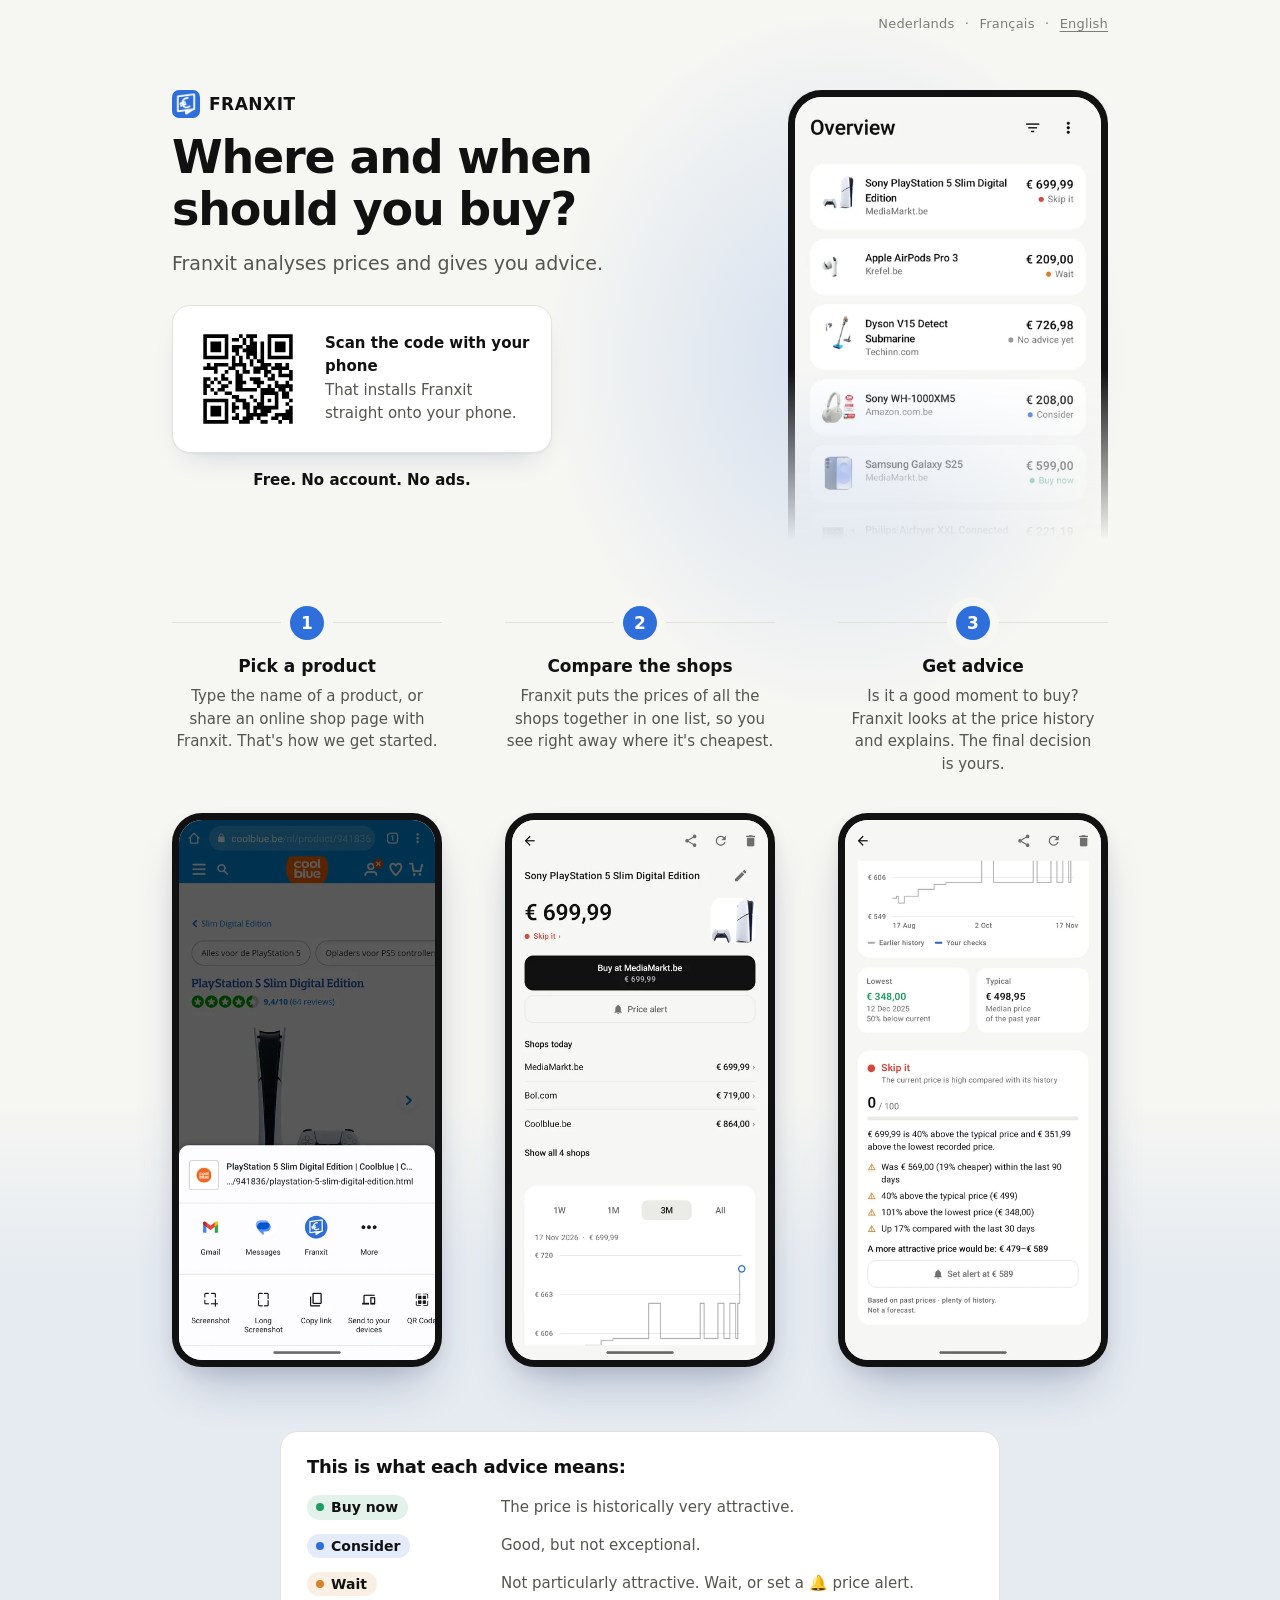
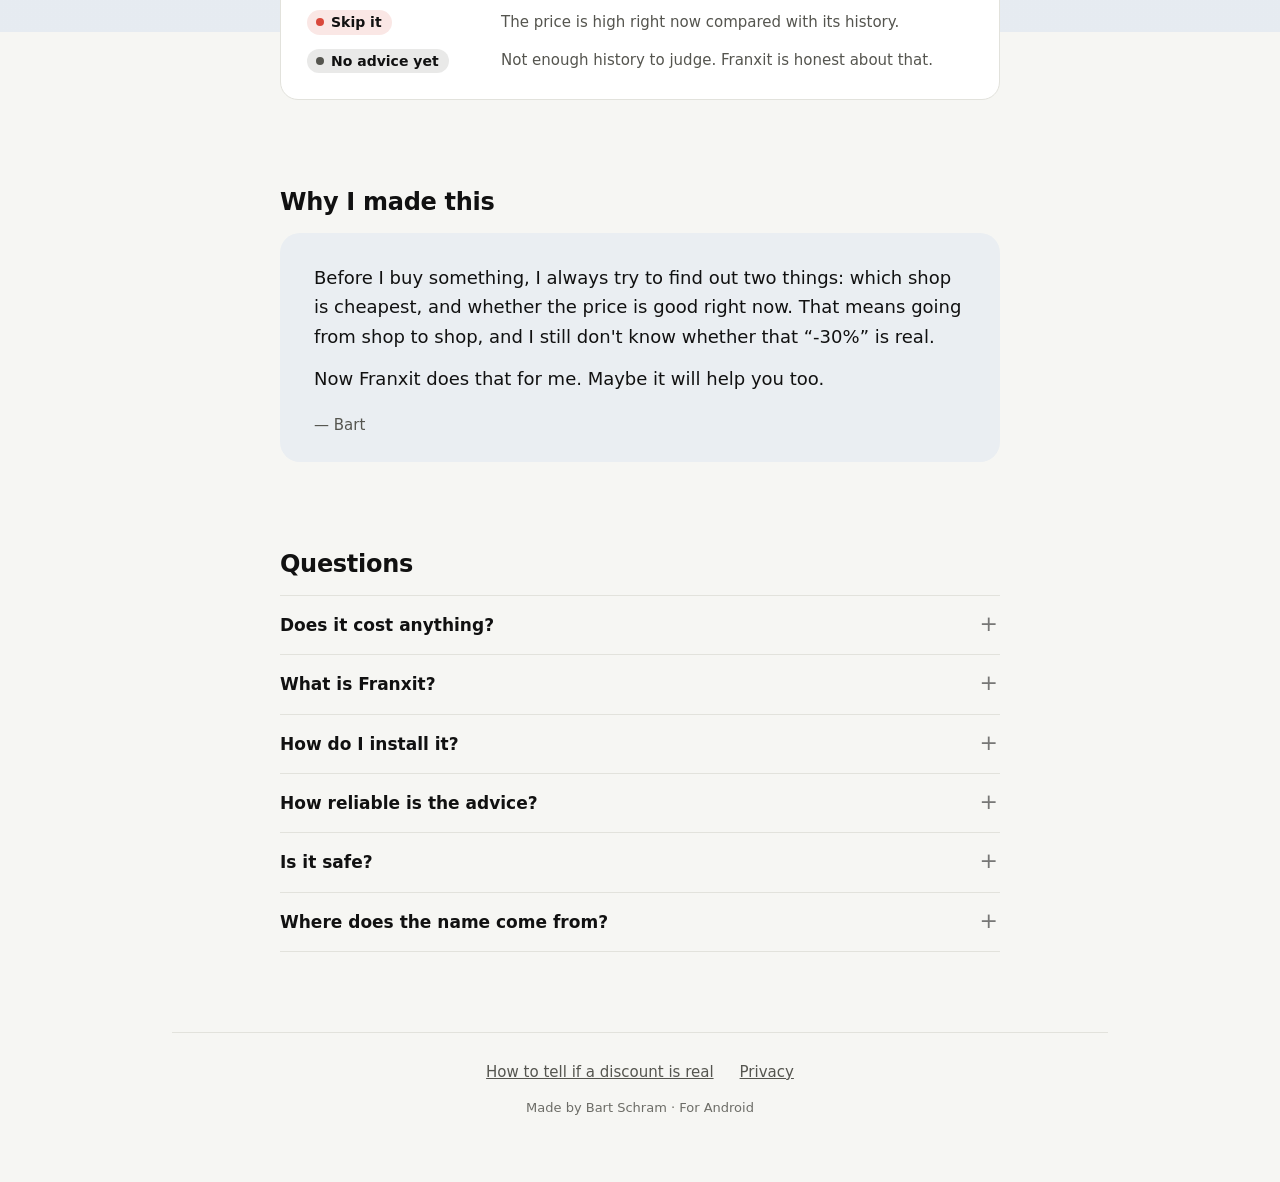
==== commit 3c072510: "Site: no coffee link anymore Co-Authored-By: Claude Sonnet 5.5 <noreply@anthropic.com> Claude-Sessio" ====
--- a/en/index.html
+++ b/en/index.html
@@ -24,7 +24,7 @@
 <meta name="robots" content="index,follow,max-snippet:-1,max-image-preview:large,max-video-preview:-1">
 <script type="application/ld+json">{"@context": "https://schema.org", "@type": "SoftwareApplication", "name": "Franxit", "url": "https://franxit.be/en/", "inLanguage": "en", "applicationCategory": "ShoppingApplication", "operatingSystem": "Android 8.0 or newer", "description": "Franxit analyses prices and gives you advice: where it's cheapest and whether now is the right moment. Free, for Android.", "image": "https://franxit.be/icon.png", "downloadUrl": "https://github.com/BartSchram93/franxit-download/releases/latest/download/franxit.apk", "offers": {"@type": "Offer", "price": "0", "priceCurrency": "EUR"}, "screenshot": ["https://franxit.be/screens/share.webp", "https://franxit.be/screens/en/overview.webp", "https://franxit.be/screens/en/advice.webp", "https://franxit.be/screens/en/details.webp"], "featureList": ["Pick a product", "Compare the shops", "Get advice", "Keep track"], "dateModified": "2026-11-18"}</script>
 <script type="application/ld+json">{"@context": "https://schema.org", "@type": "WebSite", "name": "Franxit", "url": "https://franxit.be/", "inLanguage": "en"}</script>
-<script type="application/ld+json">{"@context": "https://schema.org", "@type": "FAQPage", "inLanguage": "en", "mainEntity": [{"@type": "Question", "name": "Does it cost anything?", "acceptedAnswer": {"@type": "Answer", "text": "No. No subscription and no ads. For extra shops through Google Shopping, you make a free account at SerpApi yourself."}}, {"@type": "Question", "name": "What is Franxit?", "acceptedAnswer": {"@type": "Answer", "text": "Franxit is a free Android app for anyone about to buy something. You pick a product. Franxit finds the cheapest shop, checks whether the price is good right now and gives advice, like “buy now” or “wait”. No account and no ads."}}, {"@type": "Question", "name": "How do I install it?", "acceptedAnswer": {"@type": "Answer", "text": "Franxit doesn't work on iPhone yet, only on Android. It isn't on the Play Store, so Android asks for permission first. 1. Tap the download button. Does your browser warn you? Choose Download anyway. 2. Open franxit.apk. Android asks for permission. Tap Settings, switch it on and go back. 3. Tap Install. Does Play Protect warn you? Choose More details, then Install anyway."}}, {"@type": "Question", "name": "How reliable is the advice?", "acceptedAnswer": {"@type": "Answer", "text": "As reliable as the price history. If a product has too little history, Franxit says “No advice yet” instead of guessing. The advice rests on what has already happened, not on a prediction."}}, {"@type": "Question", "name": "Is it safe?", "acceptedAnswer": {"@type": "Answer", "text": "Franxit only asks for internet access and notifications. There's no account and your products stay on your phone. Franxit measures anonymously how the app is used, never which products you follow. The full story is here.The warning when installing appears because the app isn't on the Play Store."}}, {"@type": "Question", "name": "Where does the name come from?", "acceptedAnswer": {"@type": "Answer", "text": "From the Belgian franc and the English “sit”. Sitting on your money until it's worth it."}}]}</script>
+<script type="application/ld+json">{"@context": "https://schema.org", "@type": "FAQPage", "inLanguage": "en", "mainEntity": [{"@type": "Question", "name": "Does it cost anything?", "acceptedAnswer": {"@type": "Answer", "text": "No. No subscription and no ads."}}, {"@type": "Question", "name": "What is Franxit?", "acceptedAnswer": {"@type": "Answer", "text": "Franxit is a free Android app for anyone about to buy something. You pick a product. Franxit finds the cheapest shop, checks whether the price is good right now and gives advice, like “buy now” or “wait”. No account and no ads."}}, {"@type": "Question", "name": "How do I install it?", "acceptedAnswer": {"@type": "Answer", "text": "Franxit doesn't work on iPhone yet, only on Android. It isn't on the Play Store, so Android asks for permission first. 1. Tap the download button. Does your browser warn you? Choose Download anyway. 2. Open franxit.apk. Android asks for permission. Tap Settings, switch it on and go back. 3. Tap Install. Does Play Protect warn you? Choose More details, then Install anyway."}}, {"@type": "Question", "name": "How reliable is the advice?", "acceptedAnswer": {"@type": "Answer", "text": "As reliable as the price history. If a product has too little history, Franxit says “No advice yet” instead of guessing. The advice rests on what has already happened, not on a prediction."}}, {"@type": "Question", "name": "Is it safe?", "acceptedAnswer": {"@type": "Answer", "text": "Franxit only asks for internet access and notifications. There's no account and your products stay on your phone. Franxit measures anonymously how the app is used, never which products you follow. The full story is here.The warning when installing appears because the app isn't on the Play Store."}}, {"@type": "Question", "name": "Where does the name come from?", "acceptedAnswer": {"@type": "Answer", "text": "From the Belgian franc and the English “sit”. Sitting on your money until it's worth it."}}]}</script>
 <link rel="alternate" hreflang="nl" href="https://franxit.be/">
 <link rel="alternate" hreflang="fr" href="https://franxit.be/fr/">
 <link rel="alternate" hreflang="en" href="https://franxit.be/en/">
@@ -590,7 +590,7 @@
   <div class="faq">
   <details>
     <summary>Does it cost anything?</summary>
-    <p>No. No subscription and no ads. For extra shops through Google Shopping, you make a free account at SerpApi yourself.</p>
+    <p>No. No subscription and no ads.</p>
   </details>
   <details>
     <summary>What is Franxit?</summary>
@@ -628,7 +628,6 @@
     <nav class="foot-links" aria-label="Links">
       <a href="/en/real-discounts/">How to tell if a discount is real</a>
       <a href="../privacy.html#en">Privacy</a>
-      <a href="https://buymeacoffee.com/bartschram" rel="noopener">Buy me a coffee</a>
     </nav>
     <p class="foot-meta"><span>Made by Bart Schram</span><span>For Android</span><span id="updated"></span></p>
   </footer>
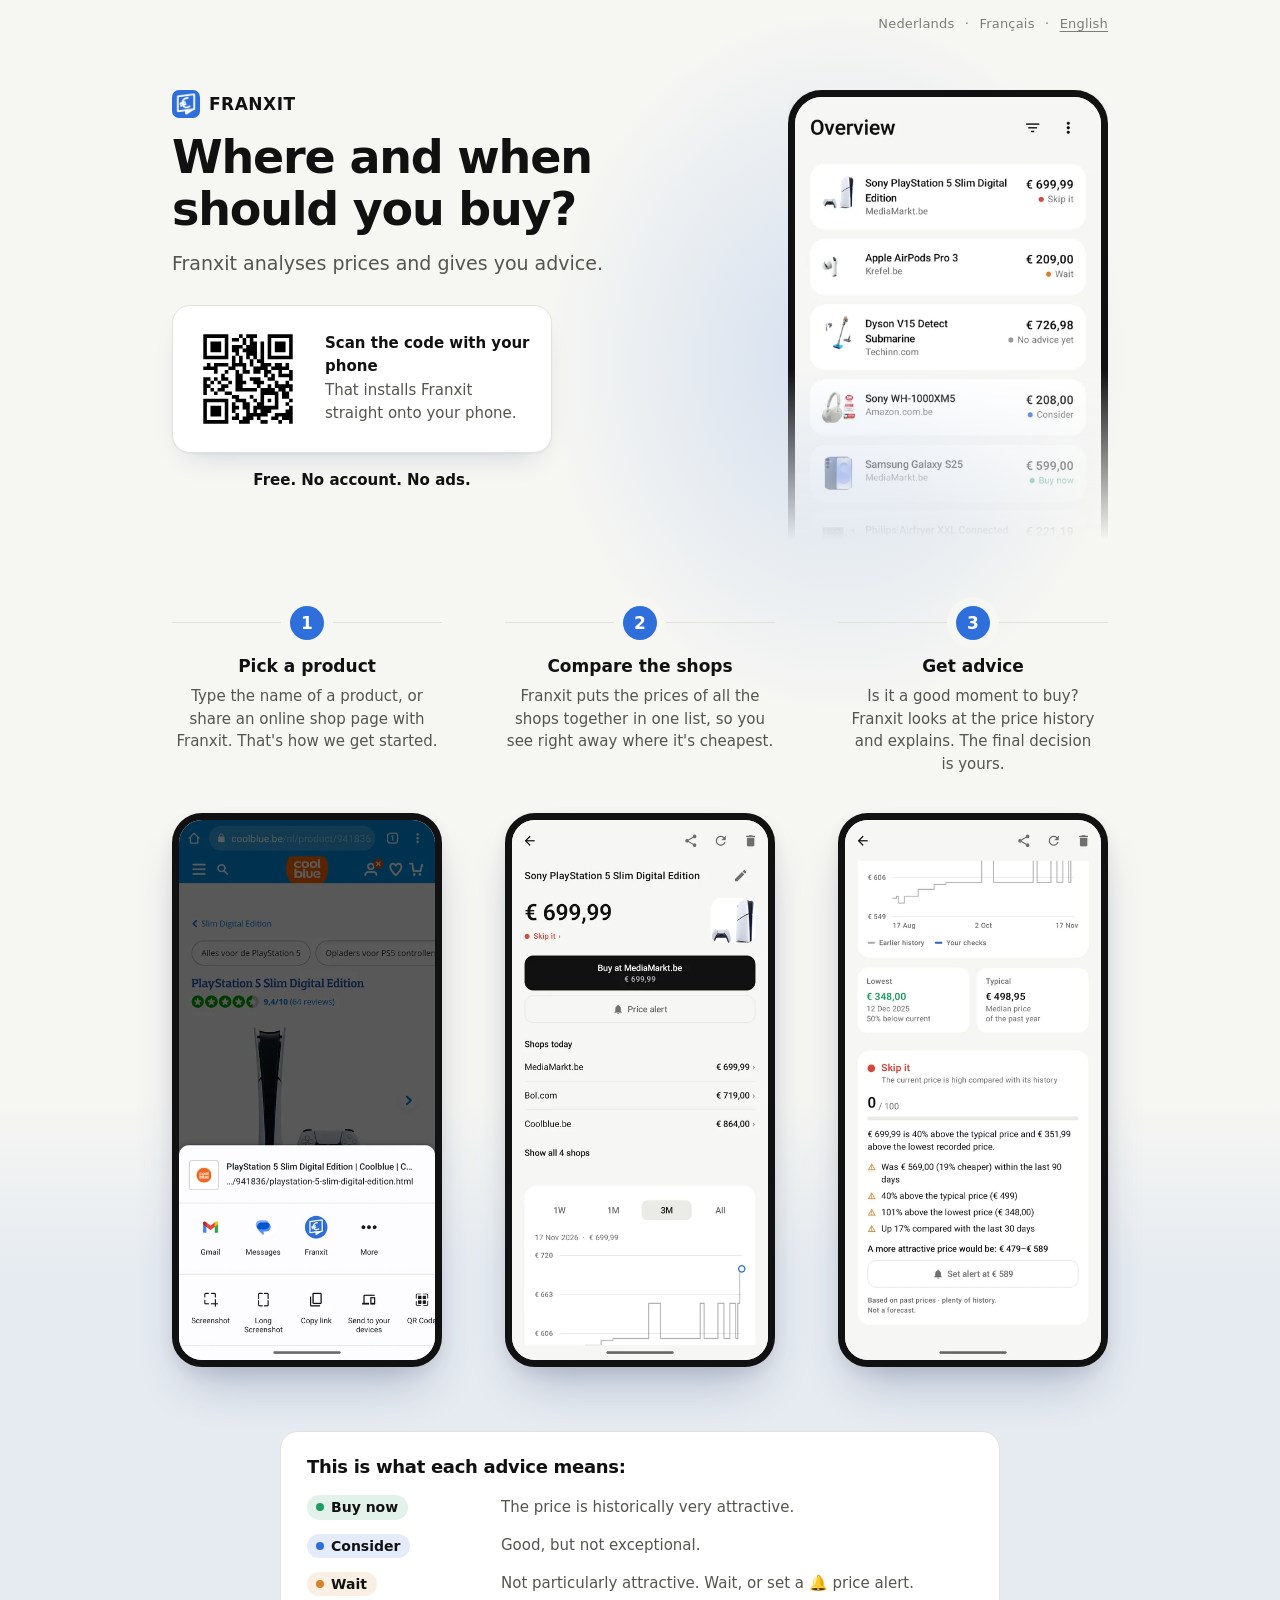
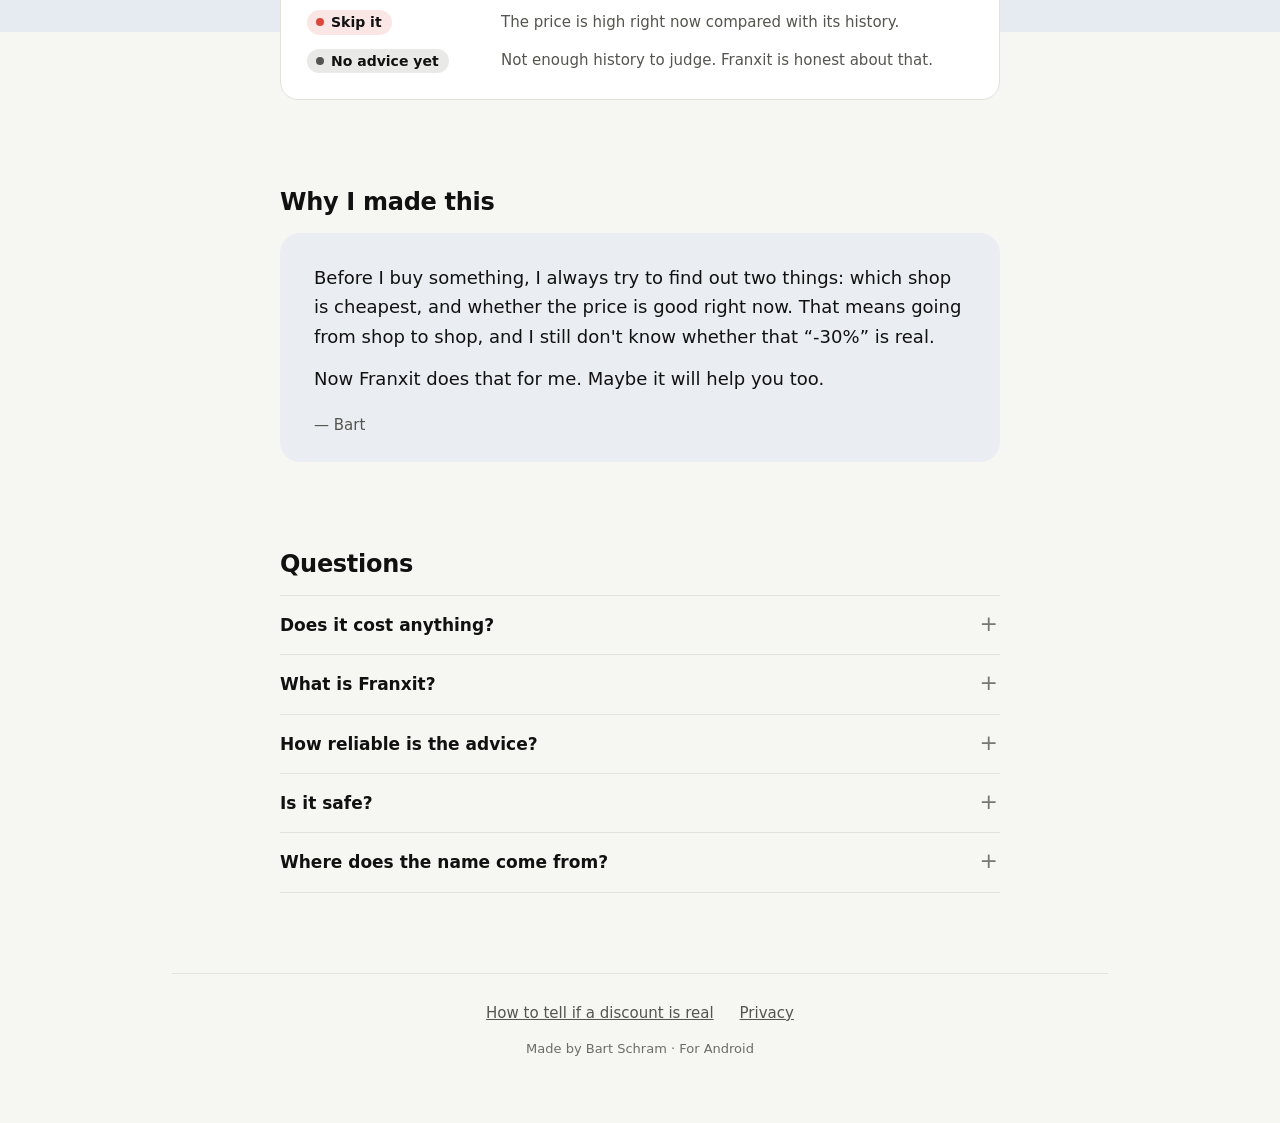
==== commit 649732f7: "Site: download button now links to Google Play instead of the APK Co-Authored-By: Claude Sonnet 5.5 " ====
--- a/en/index.html
+++ b/en/index.html
@@ -22,9 +22,9 @@
 <meta name="twitter:image" content="https://franxit.be/preview-en.png?v=3">
 <link rel="canonical" href="https://franxit.be/en/">
 <meta name="robots" content="index,follow,max-snippet:-1,max-image-preview:large,max-video-preview:-1">
-<script type="application/ld+json">{"@context": "https://schema.org", "@type": "SoftwareApplication", "name": "Franxit", "url": "https://franxit.be/en/", "inLanguage": "en", "applicationCategory": "ShoppingApplication", "operatingSystem": "Android 8.0 or newer", "description": "Franxit analyses prices and gives you advice: where it's cheapest and whether now is the right moment. Free, for Android.", "image": "https://franxit.be/icon.png", "downloadUrl": "https://github.com/BartSchram93/franxit-download/releases/latest/download/franxit.apk", "offers": {"@type": "Offer", "price": "0", "priceCurrency": "EUR"}, "screenshot": ["https://franxit.be/screens/share.webp", "https://franxit.be/screens/en/overview.webp", "https://franxit.be/screens/en/advice.webp", "https://franxit.be/screens/en/details.webp"], "featureList": ["Pick a product", "Compare the shops", "Get advice", "Keep track"], "dateModified": "2026-11-18"}</script>
+<script type="application/ld+json">{"@context": "https://schema.org", "@type": "SoftwareApplication", "name": "Franxit", "url": "https://franxit.be/en/", "inLanguage": "en", "applicationCategory": "ShoppingApplication", "operatingSystem": "Android 8.0 or newer", "description": "Franxit analyses prices and gives you advice: where it's cheapest and whether now is the right moment. Free, for Android.", "image": "https://franxit.be/icon.png", "installUrl": "https://play.google.com/store/apps/details?id=com.bartschram.franxit", "offers": {"@type": "Offer", "price": "0", "priceCurrency": "EUR"}, "screenshot": ["https://franxit.be/screens/share.webp", "https://franxit.be/screens/en/overview.webp", "https://franxit.be/screens/en/advice.webp", "https://franxit.be/screens/en/details.webp"], "featureList": ["Pick a product", "Compare the shops", "Get advice", "Keep track"], "dateModified": "2026-11-20"}</script>
 <script type="application/ld+json">{"@context": "https://schema.org", "@type": "WebSite", "name": "Franxit", "url": "https://franxit.be/", "inLanguage": "en"}</script>
-<script type="application/ld+json">{"@context": "https://schema.org", "@type": "FAQPage", "inLanguage": "en", "mainEntity": [{"@type": "Question", "name": "Does it cost anything?", "acceptedAnswer": {"@type": "Answer", "text": "No. No subscription and no ads."}}, {"@type": "Question", "name": "What is Franxit?", "acceptedAnswer": {"@type": "Answer", "text": "Franxit is a free Android app for anyone about to buy something. You pick a product. Franxit finds the cheapest shop, checks whether the price is good right now and gives advice, like “buy now” or “wait”. No account and no ads."}}, {"@type": "Question", "name": "How do I install it?", "acceptedAnswer": {"@type": "Answer", "text": "Franxit doesn't work on iPhone yet, only on Android. It isn't on the Play Store, so Android asks for permission first. 1. Tap the download button. Does your browser warn you? Choose Download anyway. 2. Open franxit.apk. Android asks for permission. Tap Settings, switch it on and go back. 3. Tap Install. Does Play Protect warn you? Choose More details, then Install anyway."}}, {"@type": "Question", "name": "How reliable is the advice?", "acceptedAnswer": {"@type": "Answer", "text": "As reliable as the price history. If a product has too little history, Franxit says “No advice yet” instead of guessing. The advice rests on what has already happened, not on a prediction."}}, {"@type": "Question", "name": "Is it safe?", "acceptedAnswer": {"@type": "Answer", "text": "Franxit only asks for internet access and notifications. There's no account and your products stay on your phone. Franxit measures anonymously how the app is used, never which products you follow. The full story is here.The warning when installing appears because the app isn't on the Play Store."}}, {"@type": "Question", "name": "Where does the name come from?", "acceptedAnswer": {"@type": "Answer", "text": "From the Belgian franc and the English “sit”. Sitting on your money until it's worth it."}}]}</script>
+<script type="application/ld+json">{"@context": "https://schema.org", "@type": "FAQPage", "inLanguage": "en", "mainEntity": [{"@type": "Question", "name": "Does it cost anything?", "acceptedAnswer": {"@type": "Answer", "text": "No. No subscription and no ads."}}, {"@type": "Question", "name": "What is Franxit?", "acceptedAnswer": {"@type": "Answer", "text": "Franxit is a free Android app for anyone about to buy something. You pick a product. Franxit finds the cheapest shop, checks whether the price is good right now and gives advice, like “buy now” or “wait”. No account and no ads."}}, {"@type": "Question", "name": "How reliable is the advice?", "acceptedAnswer": {"@type": "Answer", "text": "As reliable as the price history. If a product has too little history, Franxit says “No advice yet” instead of guessing. The advice rests on what has already happened, not on a prediction."}}, {"@type": "Question", "name": "Is it safe?", "acceptedAnswer": {"@type": "Answer", "text": "Franxit only asks for internet access and notifications. There's no account and your products stay on your phone. The app measures nothing about how you use it. The full story is here."}}, {"@type": "Question", "name": "Where does the name come from?", "acceptedAnswer": {"@type": "Answer", "text": "From the Belgian franc and the English “sit”. Sitting on your money until it's worth it."}}]}</script>
 <link rel="alternate" hreflang="nl" href="https://franxit.be/">
 <link rel="alternate" hreflang="fr" href="https://franxit.be/fr/">
 <link rel="alternate" hreflang="en" href="https://franxit.be/en/">
@@ -534,15 +534,14 @@
     <p class="lead">Franxit analyses prices and gives you advice.</p>
     <p class="ios-note"><span>Franxit unfortunately doesn't work on iPhone yet.</span> <span class="ios-b">Got an Android phone? Go to franxit.be on it to install.</span></p>
     <div class="qr"><img src="../qr.svg" alt="QR code to franxit.be" width="160" height="160"><span><strong>Scan the code with your phone</strong><br>That installs Franxit straight onto your phone.</span></div>
-    <a class="get" id="download" href="https://github.com/BartSchram93/franxit-download/releases/latest/download/franxit.apk">
+    <a class="get" id="download" href="https://play.google.com/store/apps/details?id=com.bartschram.franxit">
       <span class="get-top">
         <img class="get-icon" src="../icon.png" alt="">
-        <span class="get-text"><strong>Franxit for Android</strong><small><span id="meta">Android 8 or newer</span><span>Android 8 or newer</span></small></span>
+        <span class="get-text"><strong>Franxit for Android</strong><small><span>Android 8 or newer</span></small></span>
       </span>
-      <span class="get-go">Download</span>
+      <span class="get-go">Get it on Google Play</span>
     </a>
     <p class="calm">Free. No account. No ads.</p>
-    <p class="source">Android will warn you when installing, because Franxit isn't on the Play Store. <a href="#installeren">Here's how to get past that</a>.</p>
    </div>
    <div class="hero-shot"><img src="../screens/en/overview.webp?v=a24243c1" alt="Franxit overview with products and their advice" width="460" height="969" fetchpriority="high"></div>
   </section>
@@ -596,23 +595,13 @@
     <summary>What is Franxit?</summary>
     <p>Franxit is a free Android app for anyone about to buy something. You pick a product. Franxit finds the cheapest shop, checks whether the price is good right now and gives advice, like “buy now” or “wait”. No account and no ads.</p>
   </details>
-  <details id="installeren">
-    <summary>How do I install it?</summary>
-    <p>Franxit doesn't work on iPhone yet, only on Android. It isn't on the Play Store, so Android asks for permission first.</p>
-    <ol class="install-steps">
-      <li>Tap the download button. Does your browser warn you? Choose <strong>Download anyway</strong>.</li>
-      <li>Open <strong>franxit.apk</strong>. Android asks for permission. Tap <strong>Settings</strong>, switch it on and go back.</li>
-      <li>Tap <strong>Install</strong>. Does Play Protect warn you? Choose <strong>More details</strong>, then <strong>Install anyway</strong>.</li>
-    </ol>
-    <p class="small">When a new version comes out, the app tells you. Install it over the old one. Your products stay.</p>
-  </details>
   <details>
     <summary>How reliable is the advice?</summary>
     <p>As reliable as the price history. If a product has too little history, Franxit says “No advice yet” instead of guessing. The advice rests on what has already happened, not on a prediction.</p>
   </details>
   <details>
     <summary>Is it safe?</summary>
-    <p>Franxit only asks for internet access and notifications. There's no account and your products stay on your phone. Franxit measures anonymously how the app is used, never which products you follow. <a href="../privacy.html#en">The full story is here</a>.</p><p>The warning when installing appears because the app isn't on the Play Store.</p>
+    <p>Franxit only asks for internet access and notifications. There's no account and your products stay on your phone. The app measures nothing about how you use it. <a href="../privacy.html#en">The full story is here</a>.</p>
   </details>
   <details>
     <summary>Where does the name come from?</summary>
@@ -620,7 +609,7 @@
   </details>
   </div>
 
-  <a class="dl2" href="https://github.com/BartSchram93/franxit-download/releases/latest/download/franxit.apk">Download</a>
+  <a class="dl2" href="https://play.google.com/store/apps/details?id=com.bartschram.franxit">Get it on Google Play</a>
 
   </section>
 
@@ -629,7 +618,7 @@
       <a href="/en/real-discounts/">How to tell if a discount is real</a>
       <a href="../privacy.html#en">Privacy</a>
     </nav>
-    <p class="foot-meta"><span>Made by Bart Schram</span><span>For Android</span><span id="updated"></span></p>
+    <p class="foot-meta"><span>Made by Bart Schram</span><span>For Android</span></p>
   </footer>
 </main>
 <script>
@@ -689,24 +678,6 @@
     }
     s.addEventListener("scroll", mark, { passive: true }); mark();
   })();
-  // Fills in the version and size of the latest release (no problem if this fails).
-  var T = {"version": "Version", "updated": "Updated on", "months": ["January", "February", "March", "April", "May", "June", "July", "August", "September", "October", "November", "December"], "decimal": "."};
-  fetch("https://api.github.com/repos/BartSchram93/franxit-download/releases/latest")
-    .then(function (r) { return r.ok ? r.json() : null; })
-    .then(function (rel) {
-      if (!rel || !rel.tag_name) return;
-      var apk = (rel.assets || []).filter(function (a) { return a.name === "franxit.apk"; })[0];
-      var parts = [T.version + " " + rel.tag_name.replace(/^v/, "")];
-      if (apk && apk.size) parts.push((apk.size / 1e6).toFixed(1).replace(".", T.decimal) + " MB");
-      var meta = document.getElementById("meta");
-      meta.textContent = parts.join(" · ");
-      meta.className = "on";
-      if (rel.published_at) {
-        var d = new Date(rel.published_at);
-        document.getElementById("updated").textContent = T.updated + " " + d.getDate() + " " + T.months[d.getMonth()] + " " + d.getFullYear();
-      }
-    })
-    .catch(function () {});
 </script>
 </body>
 </html>
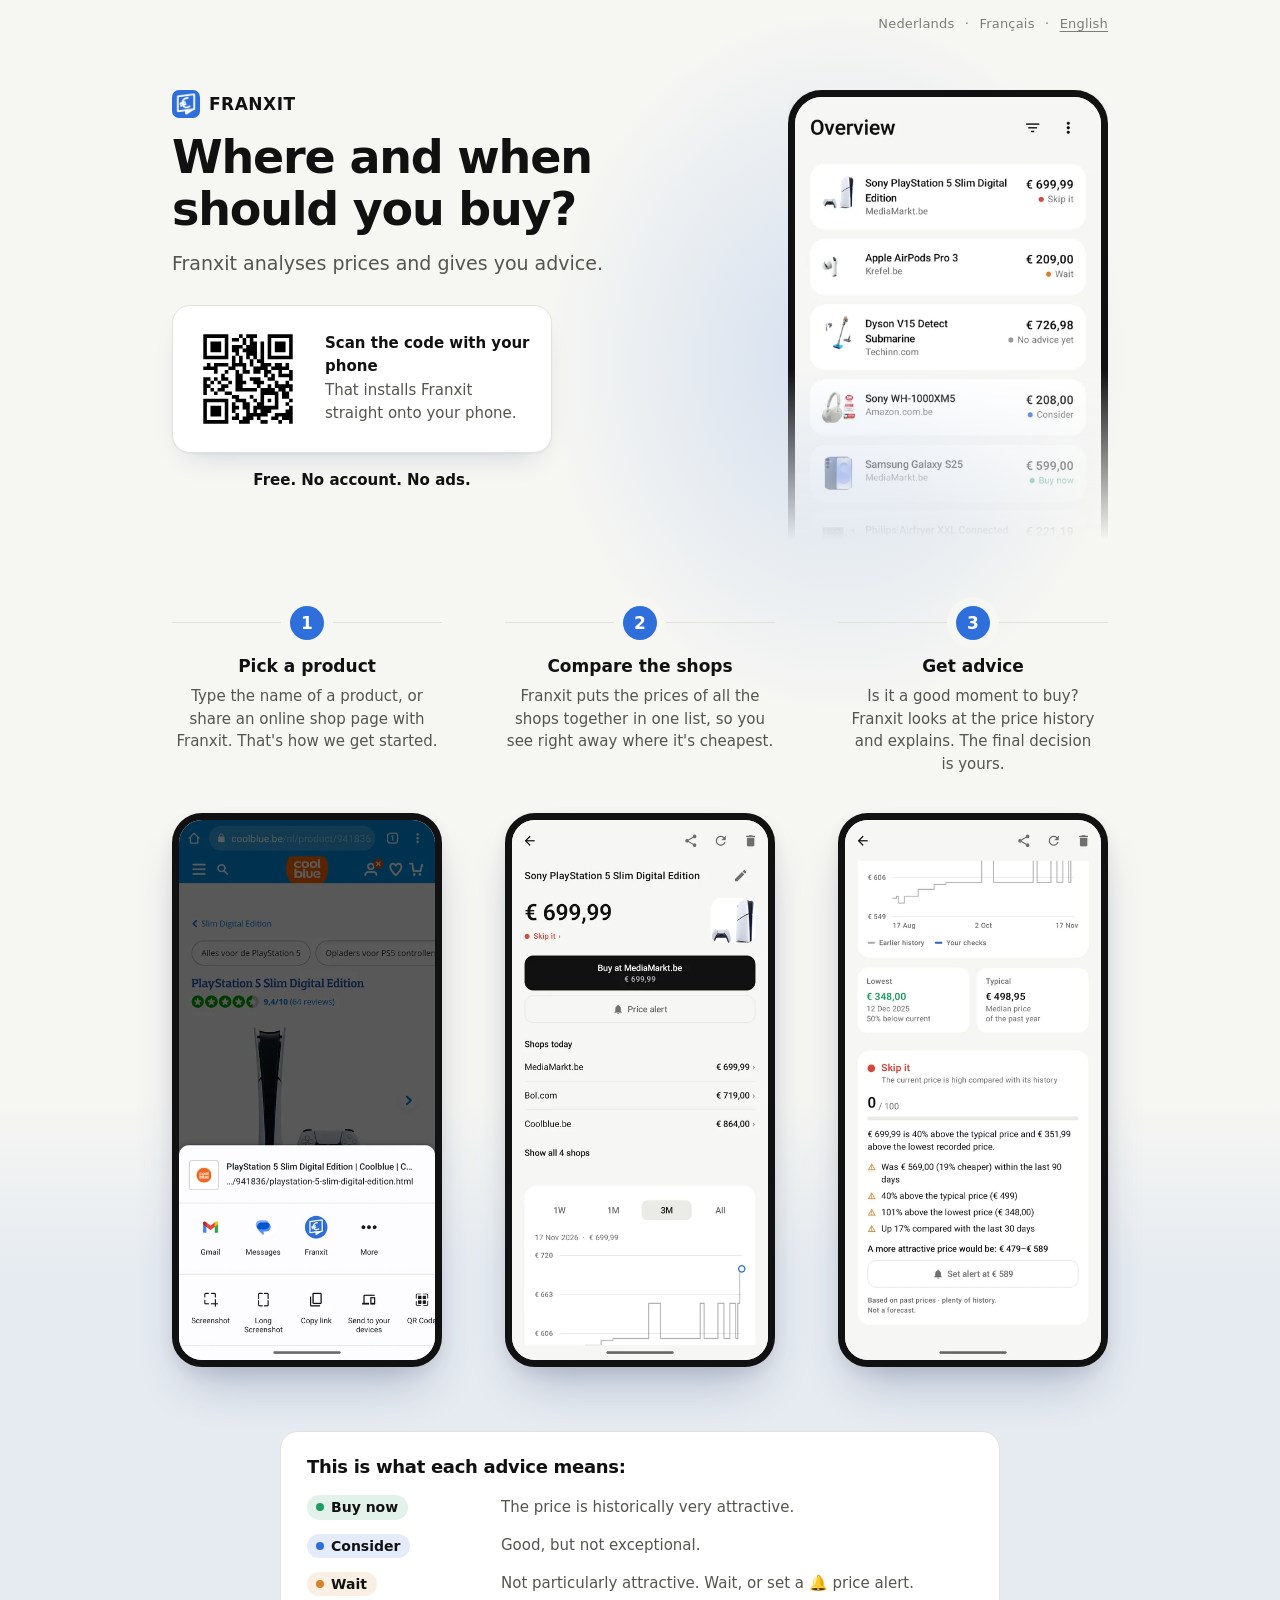
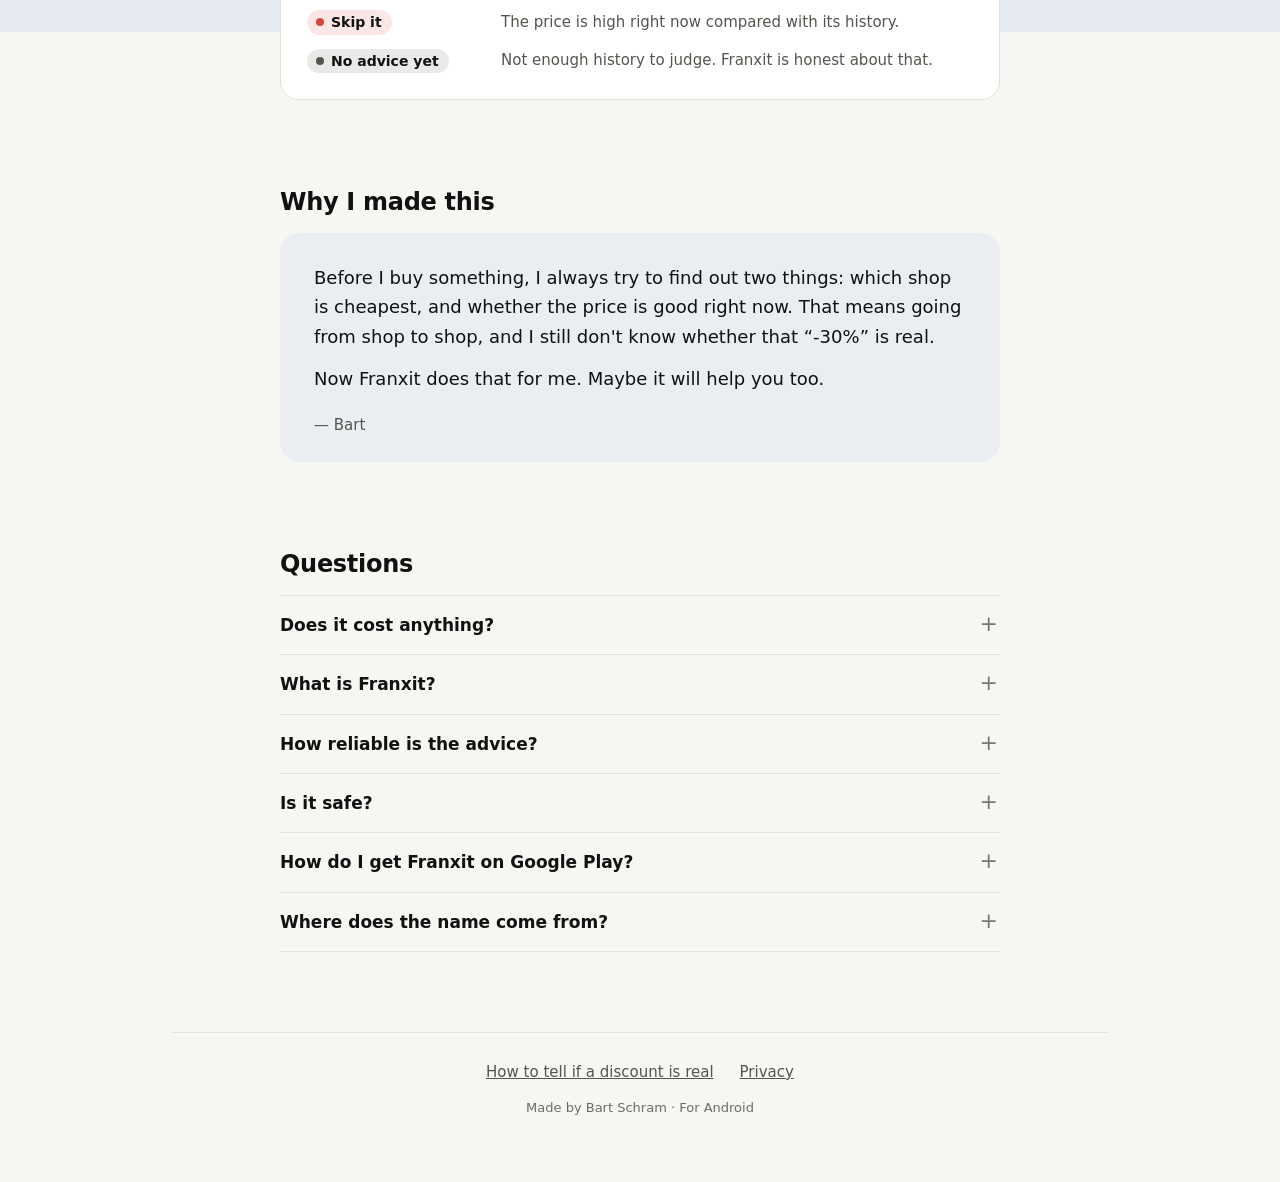
==== commit a25a43ae: "Site: FAQ item on getting Franxit via Google Play (early access) Co-Authored-By: Claude Sonnet 5.5 <" ====
--- a/en/index.html
+++ b/en/index.html
@@ -24,7 +24,7 @@
 <meta name="robots" content="index,follow,max-snippet:-1,max-image-preview:large,max-video-preview:-1">
 <script type="application/ld+json">{"@context": "https://schema.org", "@type": "SoftwareApplication", "name": "Franxit", "url": "https://franxit.be/en/", "inLanguage": "en", "applicationCategory": "ShoppingApplication", "operatingSystem": "Android 8.0 or newer", "description": "Franxit analyses prices and gives you advice: where it's cheapest and whether now is the right moment. Free, for Android.", "image": "https://franxit.be/icon.png", "installUrl": "https://play.google.com/store/apps/details?id=com.bartschram.franxit", "offers": {"@type": "Offer", "price": "0", "priceCurrency": "EUR"}, "screenshot": ["https://franxit.be/screens/share.webp", "https://franxit.be/screens/en/overview.webp", "https://franxit.be/screens/en/advice.webp", "https://franxit.be/screens/en/details.webp"], "featureList": ["Pick a product", "Compare the shops", "Get advice", "Keep track"], "dateModified": "2026-11-20"}</script>
 <script type="application/ld+json">{"@context": "https://schema.org", "@type": "WebSite", "name": "Franxit", "url": "https://franxit.be/", "inLanguage": "en"}</script>
-<script type="application/ld+json">{"@context": "https://schema.org", "@type": "FAQPage", "inLanguage": "en", "mainEntity": [{"@type": "Question", "name": "Does it cost anything?", "acceptedAnswer": {"@type": "Answer", "text": "No. No subscription and no ads."}}, {"@type": "Question", "name": "What is Franxit?", "acceptedAnswer": {"@type": "Answer", "text": "Franxit is a free Android app for anyone about to buy something. You pick a product. Franxit finds the cheapest shop, checks whether the price is good right now and gives advice, like “buy now” or “wait”. No account and no ads."}}, {"@type": "Question", "name": "How reliable is the advice?", "acceptedAnswer": {"@type": "Answer", "text": "As reliable as the price history. If a product has too little history, Franxit says “No advice yet” instead of guessing. The advice rests on what has already happened, not on a prediction."}}, {"@type": "Question", "name": "Is it safe?", "acceptedAnswer": {"@type": "Answer", "text": "Franxit only asks for internet access and notifications. There's no account and your products stay on your phone. The app measures nothing about how you use it. The full story is here."}}, {"@type": "Question", "name": "Where does the name come from?", "acceptedAnswer": {"@type": "Answer", "text": "From the Belgian franc and the English “sit”. Sitting on your money until it's worth it."}}]}</script>
+<script type="application/ld+json">{"@context": "https://schema.org", "@type": "FAQPage", "inLanguage": "en", "mainEntity": [{"@type": "Question", "name": "Does it cost anything?", "acceptedAnswer": {"@type": "Answer", "text": "No. No subscription and no ads."}}, {"@type": "Question", "name": "What is Franxit?", "acceptedAnswer": {"@type": "Answer", "text": "Franxit is a free Android app for anyone about to buy something. You pick a product. Franxit finds the cheapest shop, checks whether the price is good right now and gives advice, like “buy now” or “wait”. No account and no ads."}}, {"@type": "Question", "name": "How reliable is the advice?", "acceptedAnswer": {"@type": "Answer", "text": "As reliable as the price history. If a product has too little history, Franxit says “No advice yet” instead of guessing. The advice rests on what has already happened, not on a prediction."}}, {"@type": "Question", "name": "Is it safe?", "acceptedAnswer": {"@type": "Answer", "text": "Franxit only asks for internet access and notifications. There's no account and your products stay on your phone. The app measures nothing about how you use it. The full story is here."}}, {"@type": "Question", "name": "How do I get Franxit on Google Play?", "acceptedAnswer": {"@type": "Answer", "text": "Franxit is still in early access. Send an email to hello@franxit.be with the email address of your Google account. You then get access and can install the app through Google Play. Once Franxit is available to everyone, it will simply be in the Play Store."}}, {"@type": "Question", "name": "Where does the name come from?", "acceptedAnswer": {"@type": "Answer", "text": "From the Belgian franc and the English “sit”. Sitting on your money until it's worth it."}}]}</script>
 <link rel="alternate" hreflang="nl" href="https://franxit.be/">
 <link rel="alternate" hreflang="fr" href="https://franxit.be/fr/">
 <link rel="alternate" hreflang="en" href="https://franxit.be/en/">
@@ -542,6 +542,7 @@
       <span class="get-go">Get it on Google Play</span>
     </a>
     <p class="calm">Free. No account. No ads.</p>
+    <p class="source">Franxit is in early access. Request access at <a href="mailto:hello@franxit.be">hello@franxit.be</a>.</p>
    </div>
    <div class="hero-shot"><img src="../screens/en/overview.webp?v=a24243c1" alt="Franxit overview with products and their advice" width="460" height="969" fetchpriority="high"></div>
   </section>
@@ -602,6 +603,10 @@
   <details>
     <summary>Is it safe?</summary>
     <p>Franxit only asks for internet access and notifications. There's no account and your products stay on your phone. The app measures nothing about how you use it. <a href="../privacy.html#en">The full story is here</a>.</p>
+  </details>
+  <details>
+    <summary>How do I get Franxit on Google Play?</summary>
+    <p>Franxit is still in early access. Send an email to <a href="mailto:hello@franxit.be">hello@franxit.be</a> with the email address of your Google account. You then get access and can install the app through Google Play. Once Franxit is available to everyone, it will simply be in the Play Store.</p>
   </details>
   <details>
     <summary>Where does the name come from?</summary>
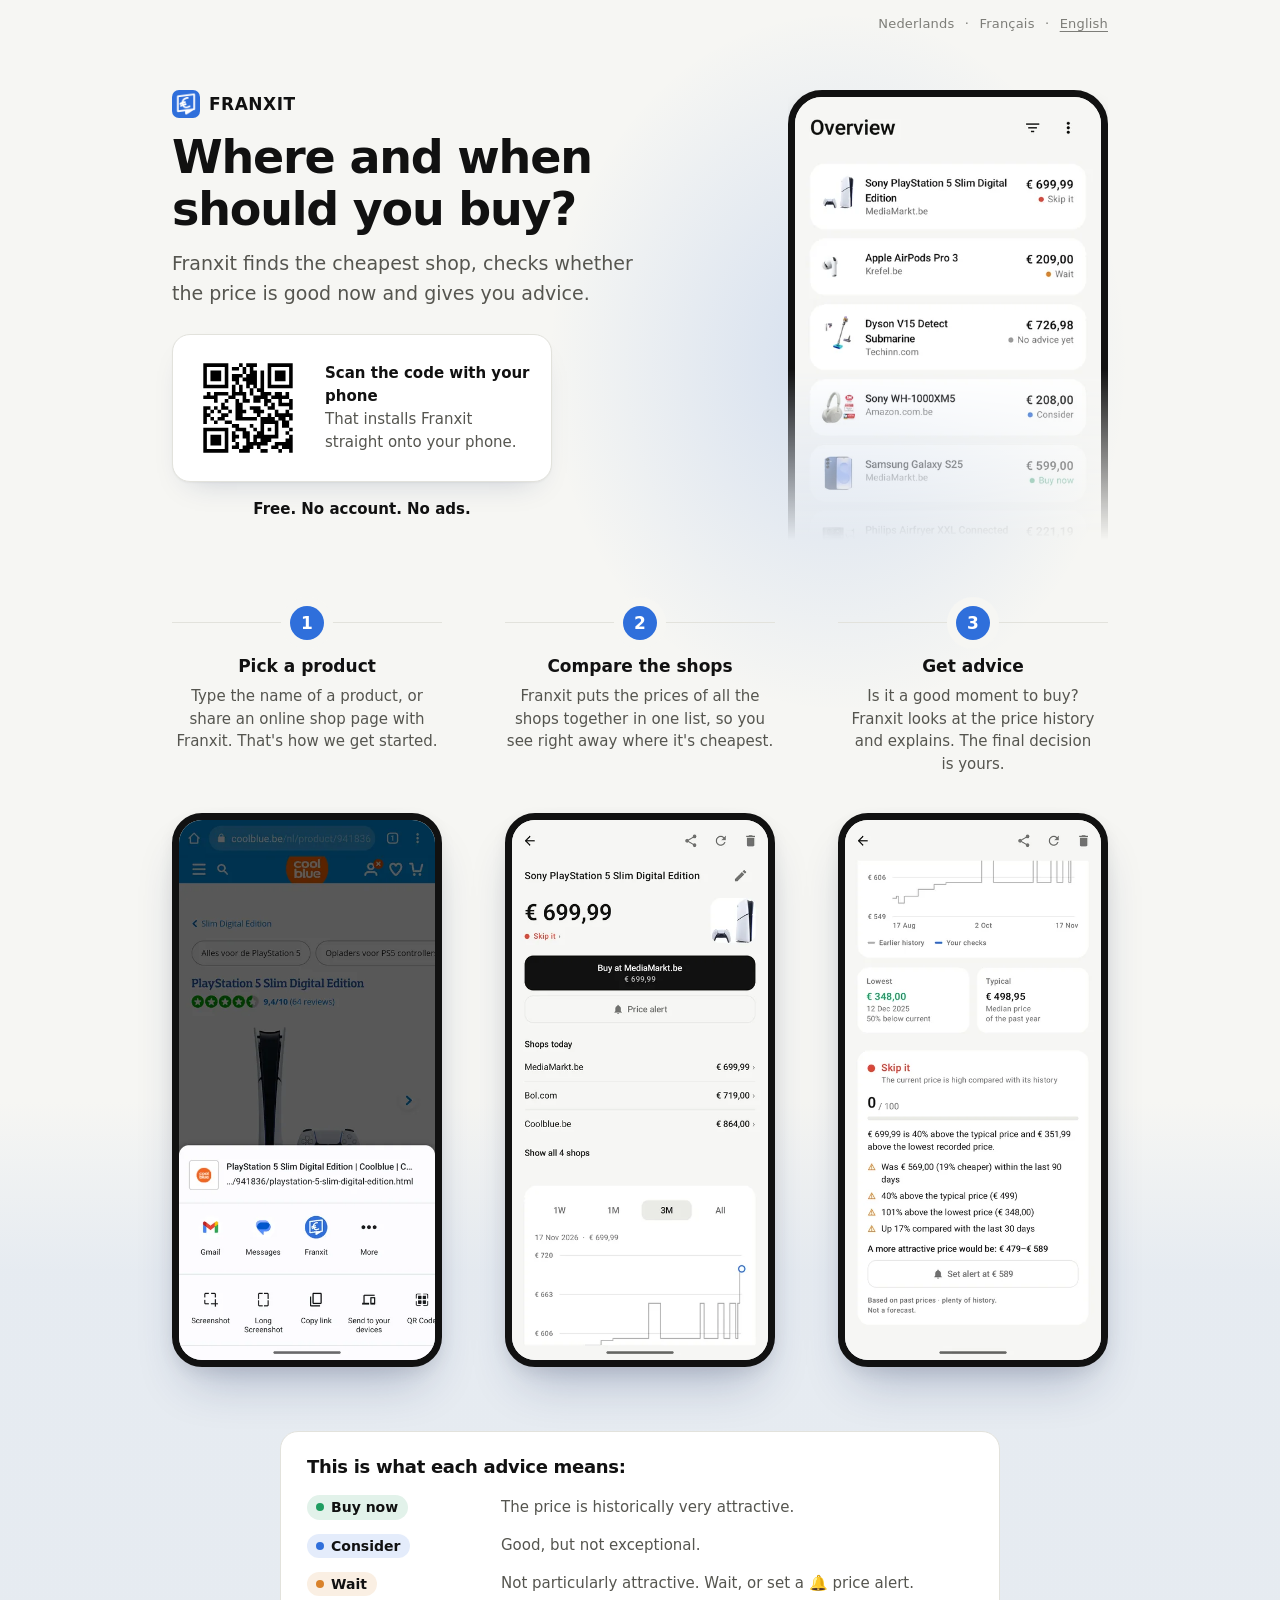
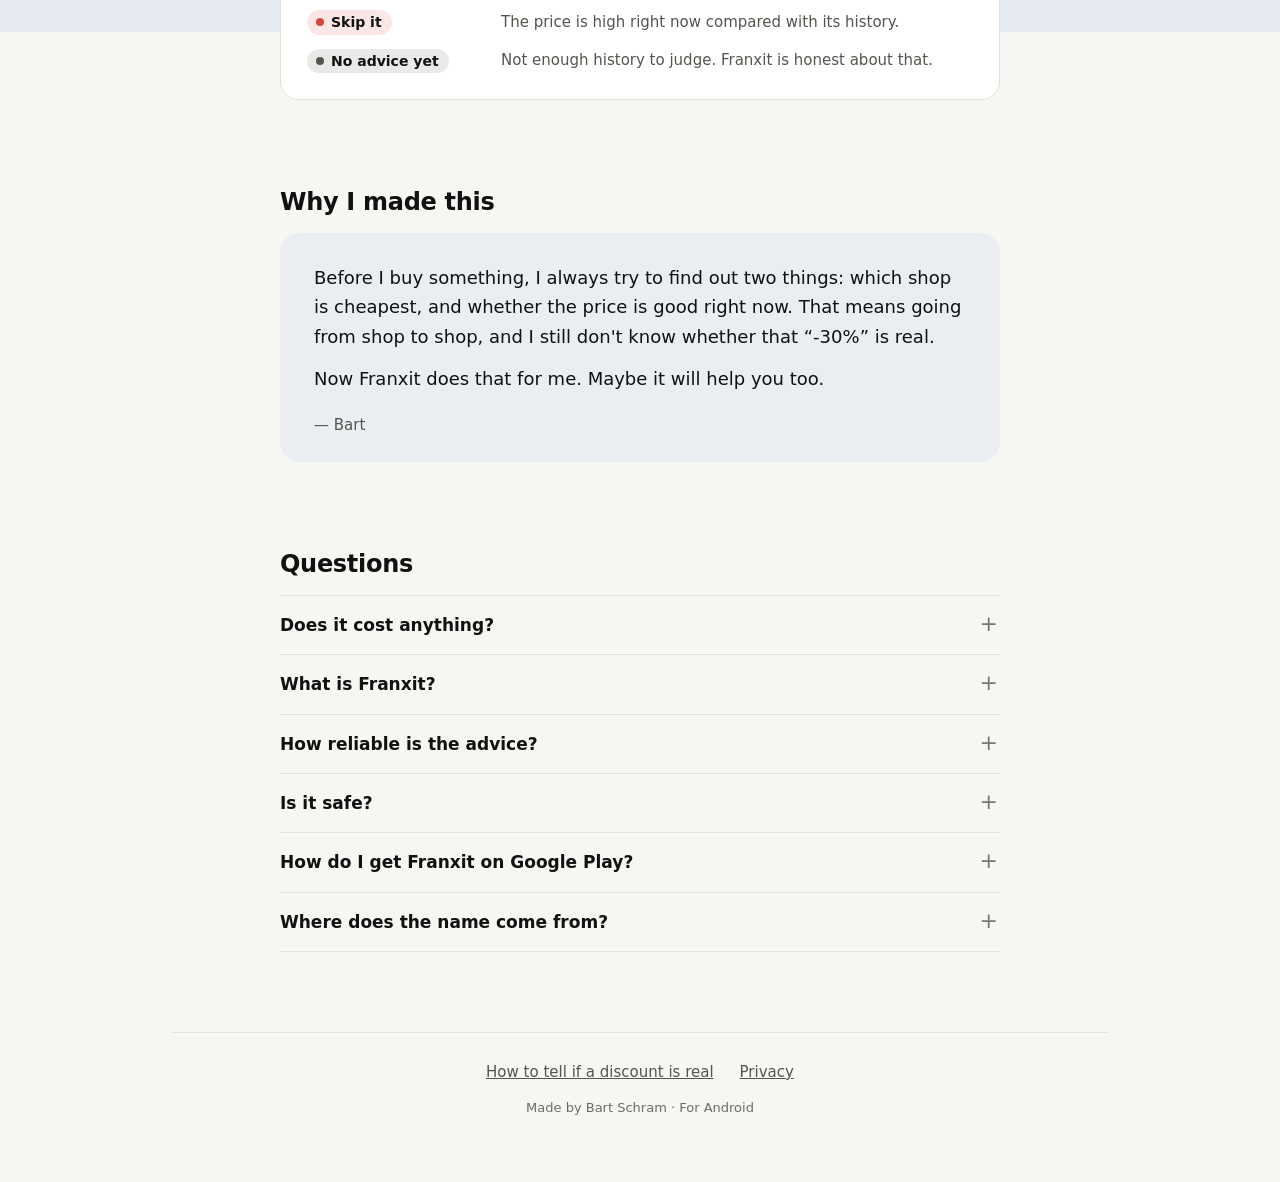
==== commit ee7c9343: "Site: description and lead aligned with the Play listing Co-Authored-By: Claude Sonnet 5.5 <noreply@" ====
--- a/en/index.html
+++ b/en/index.html
@@ -4,13 +4,13 @@
 <meta charset="utf-8">
 <meta name="viewport" content="width=device-width, initial-scale=1">
 <title>Franxit – free Android app: where and when to buy?</title>
-<meta name="description" content="Franxit analyses prices and gives you advice: where it's cheapest and whether now is the right moment. Free, for Android.">
+<meta name="description" content="See which shop is cheapest and whether the price is good now: buy or wait. Free, with no account and no ads, for Android.">
 <meta name="theme-color" content="#2f6fdb">
 <meta property="og:type" content="website">
 <meta property="og:url" content="https://franxit.be/en/">
 <meta property="og:locale" content="en_GB">
 <meta property="og:title" content="Franxit: where and when to buy?">
-<meta property="og:description" content="Franxit analyses prices and gives you advice: where it's cheapest and whether now is the right moment. Free, for Android.">
+<meta property="og:description" content="See which shop is cheapest and whether the price is good now: buy or wait. Free, with no account and no ads, for Android.">
 <meta property="og:image" content="https://franxit.be/preview-en.png?v=3">
 <meta property="og:image:width" content="1200">
 <meta property="og:image:height" content="630">
@@ -18,11 +18,11 @@
 <meta property="og:image:alt" content="Franxit: where and when to buy?">
 <meta name="twitter:card" content="summary_large_image">
 <meta name="twitter:title" content="Franxit: where and when to buy?">
-<meta name="twitter:description" content="Franxit analyses prices and gives you advice: where it's cheapest and whether now is the right moment. Free, for Android.">
+<meta name="twitter:description" content="See which shop is cheapest and whether the price is good now: buy or wait. Free, with no account and no ads, for Android.">
 <meta name="twitter:image" content="https://franxit.be/preview-en.png?v=3">
 <link rel="canonical" href="https://franxit.be/en/">
 <meta name="robots" content="index,follow,max-snippet:-1,max-image-preview:large,max-video-preview:-1">
-<script type="application/ld+json">{"@context": "https://schema.org", "@type": "SoftwareApplication", "name": "Franxit", "url": "https://franxit.be/en/", "inLanguage": "en", "applicationCategory": "ShoppingApplication", "operatingSystem": "Android 8.0 or newer", "description": "Franxit analyses prices and gives you advice: where it's cheapest and whether now is the right moment. Free, for Android.", "image": "https://franxit.be/icon.png", "installUrl": "https://play.google.com/store/apps/details?id=com.bartschram.franxit", "offers": {"@type": "Offer", "price": "0", "priceCurrency": "EUR"}, "screenshot": ["https://franxit.be/screens/share.webp", "https://franxit.be/screens/en/overview.webp", "https://franxit.be/screens/en/advice.webp", "https://franxit.be/screens/en/details.webp"], "featureList": ["Pick a product", "Compare the shops", "Get advice", "Keep track"], "dateModified": "2026-11-20"}</script>
+<script type="application/ld+json">{"@context": "https://schema.org", "@type": "SoftwareApplication", "name": "Franxit", "url": "https://franxit.be/en/", "inLanguage": "en", "applicationCategory": "ShoppingApplication", "operatingSystem": "Android 8.0 or newer", "description": "See which shop is cheapest and whether the price is good now: buy or wait. Free, with no account and no ads, for Android.", "image": "https://franxit.be/icon.png", "installUrl": "https://play.google.com/store/apps/details?id=com.bartschram.franxit", "offers": {"@type": "Offer", "price": "0", "priceCurrency": "EUR"}, "screenshot": ["https://franxit.be/screens/share.webp", "https://franxit.be/screens/en/overview.webp", "https://franxit.be/screens/en/advice.webp", "https://franxit.be/screens/en/details.webp"], "featureList": ["Pick a product", "Compare the shops", "Get advice", "Keep track"], "dateModified": "2026-11-20"}</script>
 <script type="application/ld+json">{"@context": "https://schema.org", "@type": "WebSite", "name": "Franxit", "url": "https://franxit.be/", "inLanguage": "en"}</script>
 <script type="application/ld+json">{"@context": "https://schema.org", "@type": "FAQPage", "inLanguage": "en", "mainEntity": [{"@type": "Question", "name": "Does it cost anything?", "acceptedAnswer": {"@type": "Answer", "text": "No. No subscription and no ads."}}, {"@type": "Question", "name": "What is Franxit?", "acceptedAnswer": {"@type": "Answer", "text": "Franxit is a free Android app for anyone about to buy something. You pick a product. Franxit finds the cheapest shop, checks whether the price is good right now and gives advice, like “buy now” or “wait”. No account and no ads."}}, {"@type": "Question", "name": "How reliable is the advice?", "acceptedAnswer": {"@type": "Answer", "text": "As reliable as the price history. If a product has too little history, Franxit says “No advice yet” instead of guessing. The advice rests on what has already happened, not on a prediction."}}, {"@type": "Question", "name": "Is it safe?", "acceptedAnswer": {"@type": "Answer", "text": "Franxit only asks for internet access and notifications. There's no account and your products stay on your phone. The app measures nothing about how you use it. The full story is here."}}, {"@type": "Question", "name": "How do I get Franxit on Google Play?", "acceptedAnswer": {"@type": "Answer", "text": "Franxit is still in early access. Send an email to hello@franxit.be with the email address of your Google account. You then get access and can install the app through Google Play. Once Franxit is available to everyone, it will simply be in the Play Store."}}, {"@type": "Question", "name": "Where does the name come from?", "acceptedAnswer": {"@type": "Answer", "text": "From the Belgian franc and the English “sit”. Sitting on your money until it's worth it."}}]}</script>
 <link rel="alternate" hreflang="nl" href="https://franxit.be/">
@@ -531,7 +531,7 @@
    <div class="hero-copy">
     <p class="brand"><img src="../icon.png" alt="" width="28" height="28">FRANXIT</p>
     <h1>Where and when should you buy?</h1>
-    <p class="lead">Franxit analyses prices and gives you advice.</p>
+    <p class="lead">Franxit finds the cheapest shop, checks whether the price is good now and gives you advice.</p>
     <p class="ios-note"><span>Franxit unfortunately doesn't work on iPhone yet.</span> <span class="ios-b">Got an Android phone? Go to franxit.be on it to install.</span></p>
     <div class="qr"><img src="../qr.svg" alt="QR code to franxit.be" width="160" height="160"><span><strong>Scan the code with your phone</strong><br>That installs Franxit straight onto your phone.</span></div>
     <a class="get" id="download" href="https://play.google.com/store/apps/details?id=com.bartschram.franxit">
